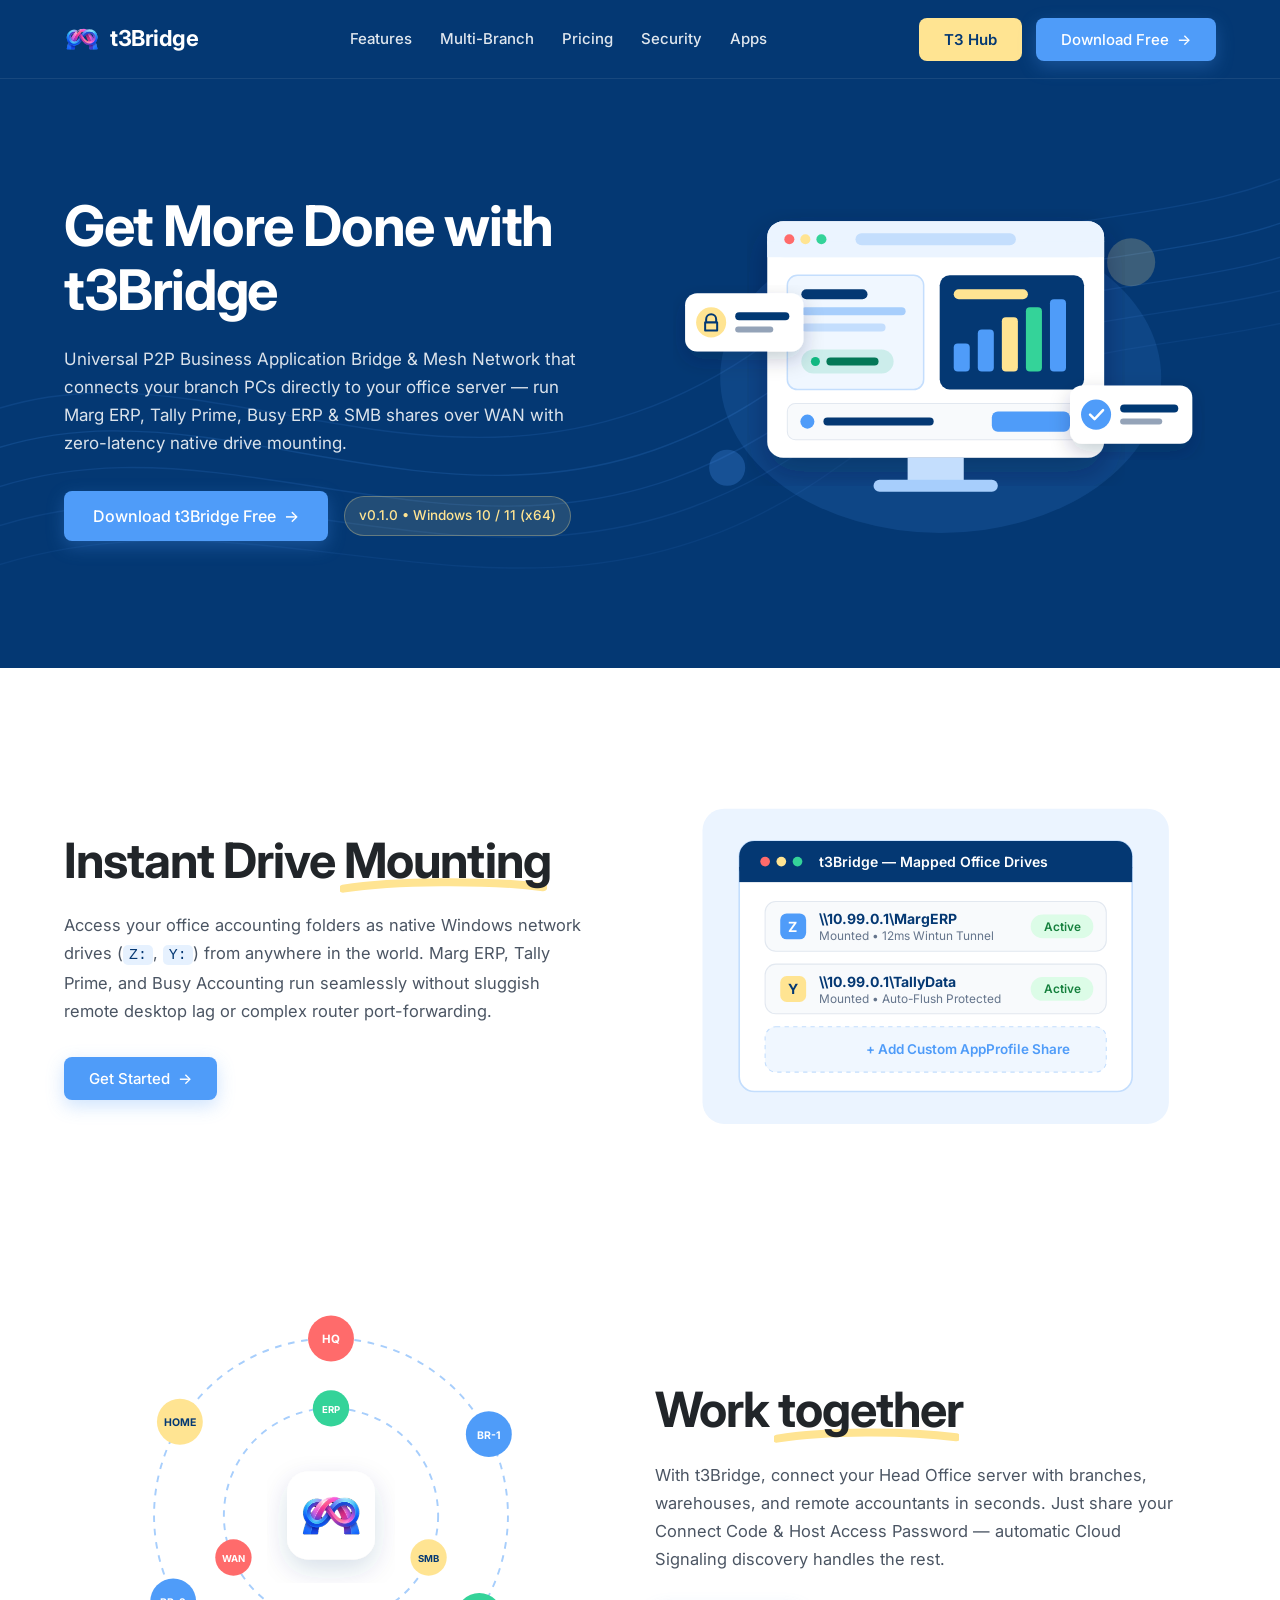
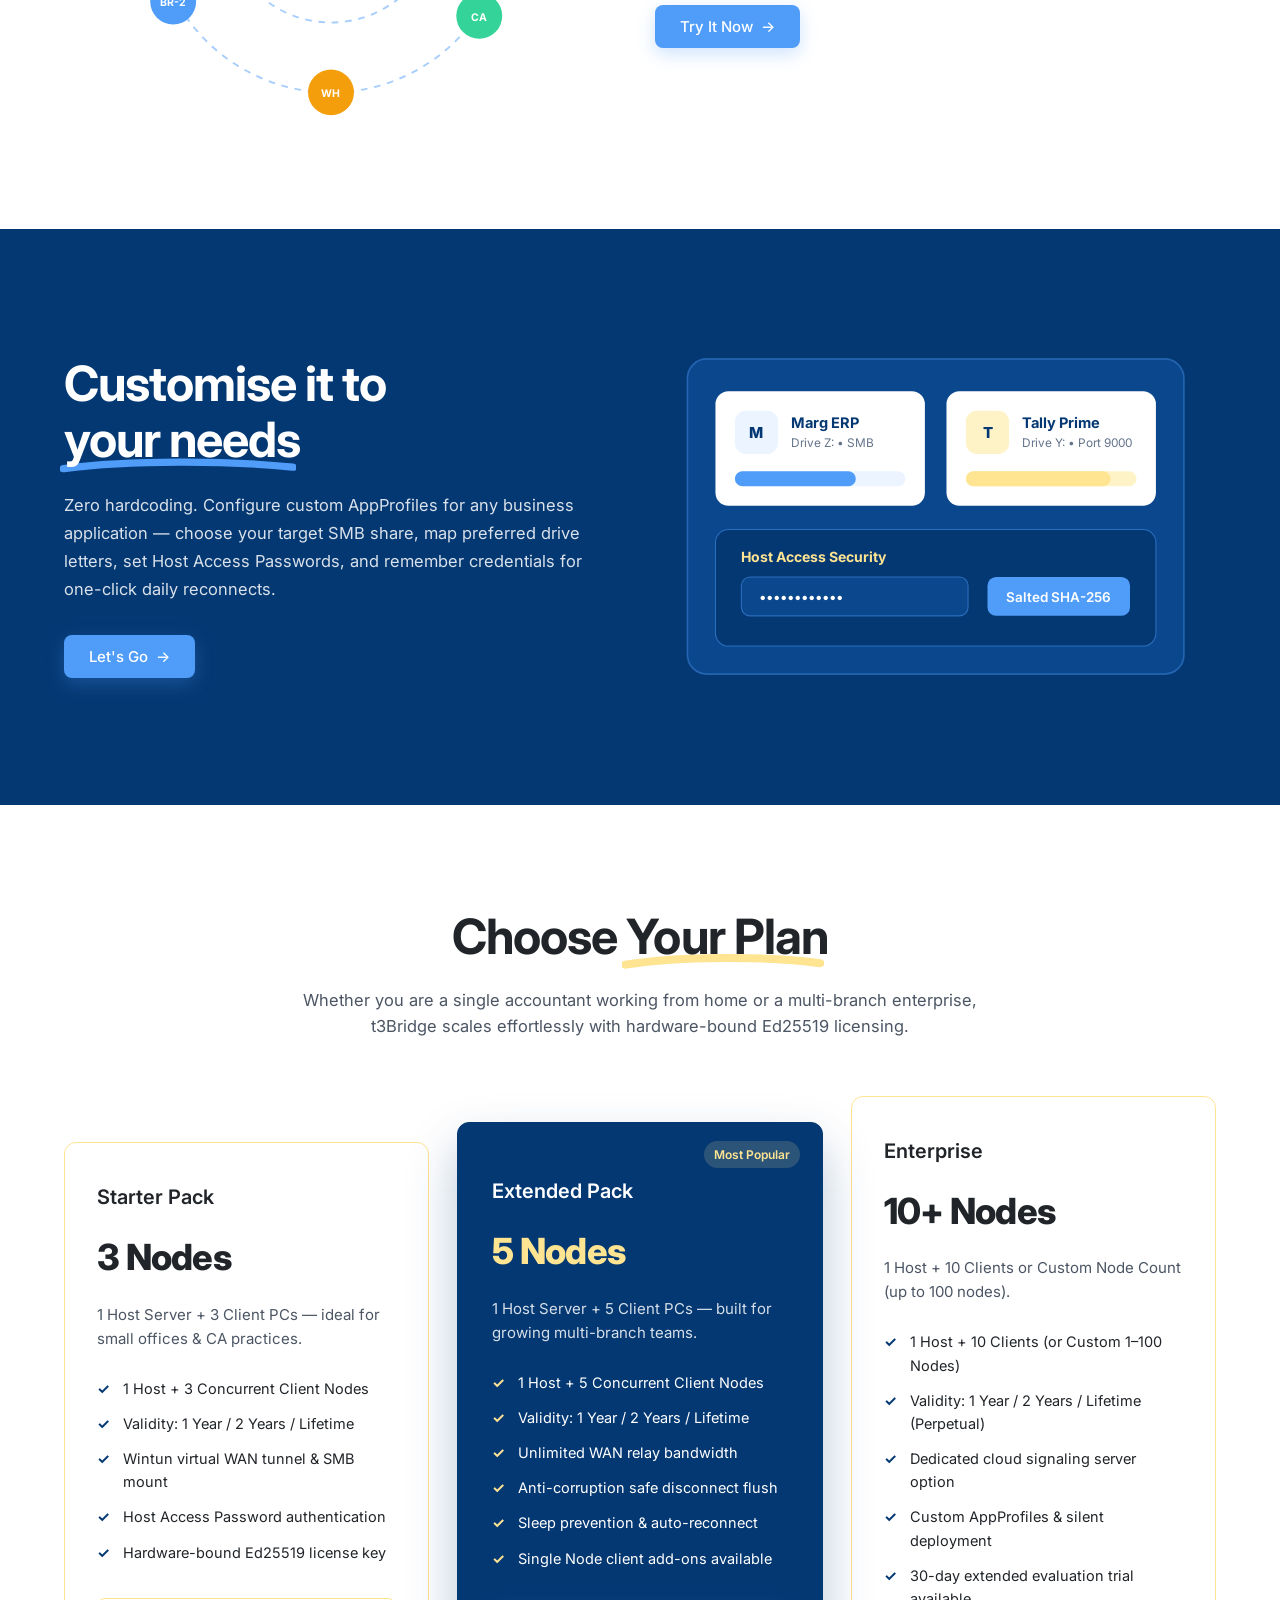
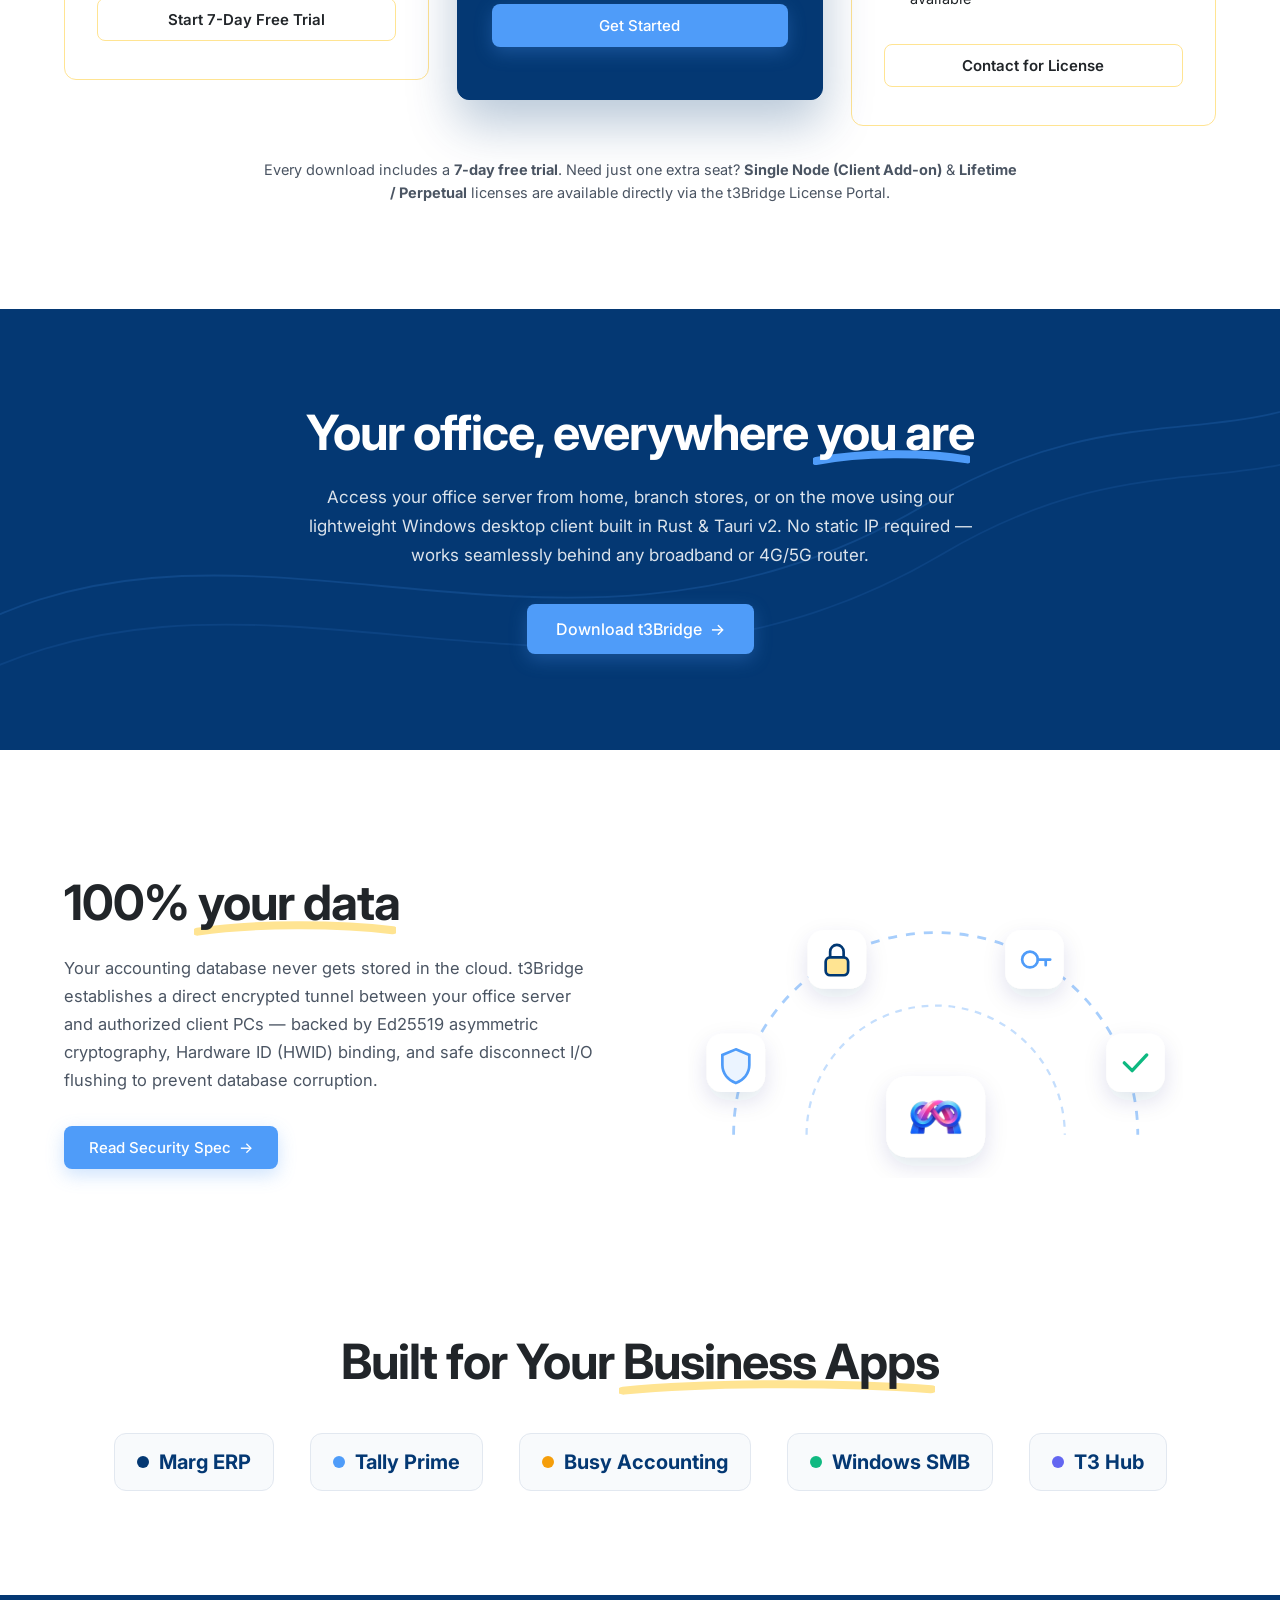
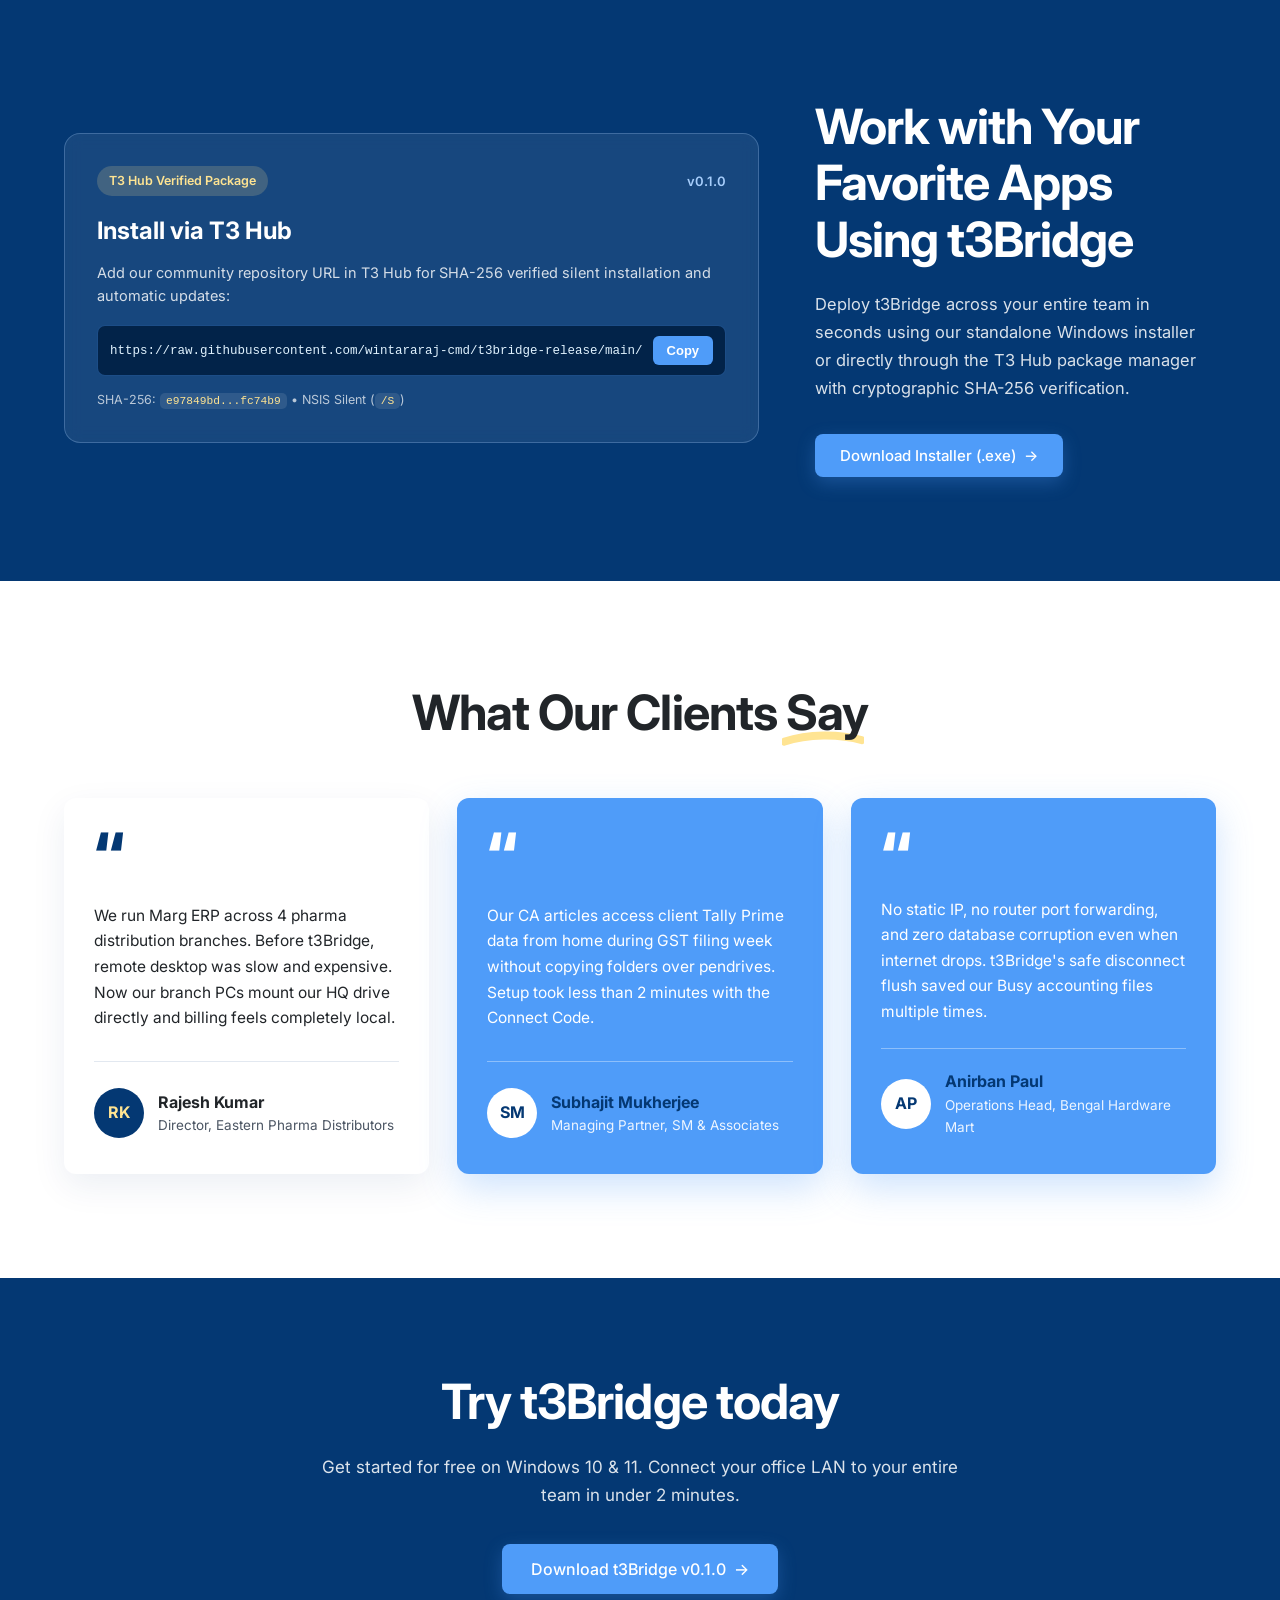
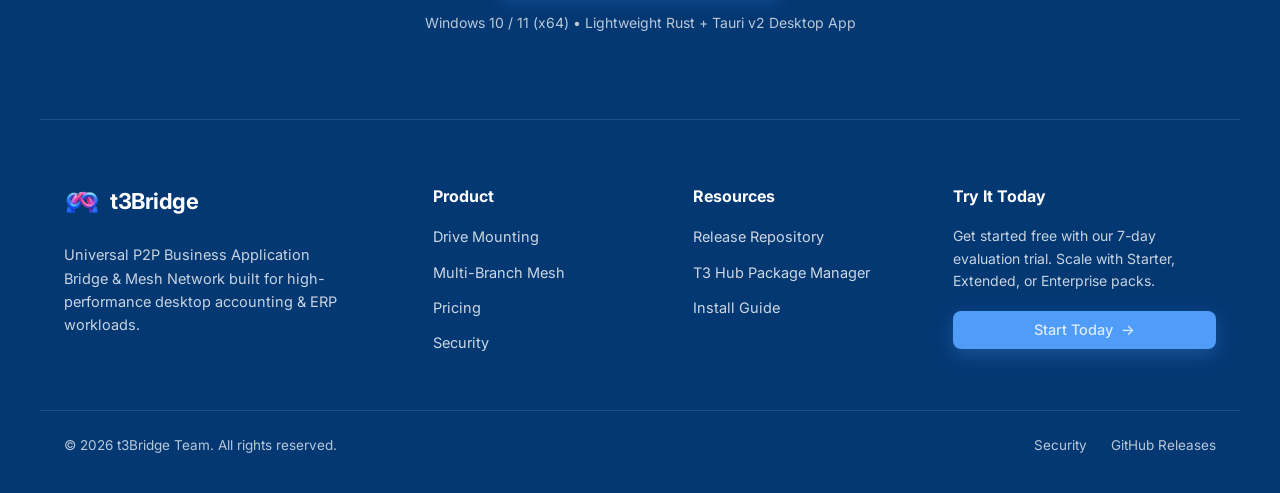
==== landing/index.html @ dc39ab5a "feat(landing): add t3Bridge landing page and Render static site config" ====
<!DOCTYPE html>
<html lang="en">
<head>
  <meta charset="UTF-8" />
  <meta name="viewport" content="width=device-width, initial-scale=1.0" />
  <title>t3Bridge — Universal P2P Business Application Bridge for Windows</title>
  <meta name="description" content="Zero-latency LAN-over-WAN P2P mesh network for Marg ERP, Tally Prime, Busy ERP, and Windows SMB shares. Access your office server from anywhere." />
  <link rel="icon" type="image/png" href="favicon.png" />
  <link rel="preconnect" href="https://fonts.googleapis.com" />
  <link rel="preconnect" href="https://fonts.gstatic.com" crossorigin />
  <link href="https://fonts.googleapis.com/css2?family=Inter:wght@400;500;600;700;800&display=swap" rel="stylesheet" />
  <link rel="stylesheet" href="styles.css" />
</head>
<body>
  <!-- ================= NAVBAR ================= -->
  <header class="navbar" id="top">
    <div class="container nav-inner">
      <a href="#top" class="brand" aria-label="t3Bridge Home">
        <img src="logo.png" alt="t3Bridge Logo" class="brand-logo" />
        <span class="brand-name">t3Bridge</span>
      </a>

      <nav class="nav-links" id="navLinks" aria-label="Primary Navigation">
        <a href="#features">Features</a>
        <a href="#branches">Multi-Branch</a>
        <a href="#pricing">Pricing</a>
        <a href="#security">Security</a>
        <a href="#apps">Apps</a>
      </nav>

      <div class="nav-actions">
        <a href="#t3hub-install" class="btn btn-yellow">T3 Hub</a>
        <a href="https://github.com/wintararaj-cmd/t3bridge-release/releases/download/v0.1.0/t3Bridge_0.1.0_x64-setup.exe" class="btn btn-blue">
          Download Free <span class="arrow">→</span>
        </a>
        <button class="hamburger" id="hamburgerBtn" aria-label="Toggle Menu" aria-expanded="false">
          <span></span><span></span><span></span>
        </button>
      </div>
    </div>
  </header>

  <!-- ================= HERO SECTION ================= -->
  <section class="hero navy-section">
    <!-- Subtle Topographic Wave Lines -->
    <svg class="wave-bg" viewBox="0 0 1440 620" fill="none" preserveAspectRatio="none" aria-hidden="true">
      <path d="M-80 420C220 260 520 560 880 320C1140 146 1320 220 1520 120" stroke="#4F9CF9" stroke-opacity="0.16" stroke-width="1.5"/>
      <path d="M-80 460C240 300 540 590 900 350C1160 176 1340 250 1540 150" stroke="#4F9CF9" stroke-opacity="0.13" stroke-width="1.5"/>
      <path d="M-80 500C260 340 560 620 920 380C1180 206 1360 280 1560 180" stroke="#4F9CF9" stroke-opacity="0.10" stroke-width="1.5"/>
      <path d="M-80 380C200 220 500 520 860 280C1120 106 1300 180 1500 80" stroke="#4F9CF9" stroke-opacity="0.12" stroke-width="1.5"/>
      <path d="M-80 540C280 380 580 650 940 410C1200 236 1380 310 1580 210" stroke="#4F9CF9" stroke-opacity="0.08" stroke-width="1.5"/>
    </svg>

    <div class="container split-grid hero-grid">
      <div class="hero-copy">
        <h1>Get More Done with t3Bridge</h1>
        <p class="hero-desc">
          Universal P2P Business Application Bridge &amp; Mesh Network that connects your branch PCs directly to your office server — run Marg ERP, Tally Prime, Busy ERP &amp; SMB shares over WAN with zero-latency native drive mounting.
        </p>
        <div class="hero-cta-row">
          <a href="https://github.com/wintararaj-cmd/t3bridge-release/releases/download/v0.1.0/t3Bridge_0.1.0_x64-setup.exe" class="btn btn-blue btn-lg">
            Download t3Bridge Free <span class="arrow">→</span>
          </a>
          <span class="version-pill">v0.1.0 &bull; Windows 10 / 11 (x64)</span>
        </div>
      </div>

      <div class="hero-visual">
        <!-- Custom Whitepace-style Vector Illustration: Office Server + Remote Mesh Dashboard -->
        <svg viewBox="0 0 560 400" fill="none" xmlns="http://www.w3.org/2000/svg" class="illustration">
          <!-- Soft glow backdrop -->
          <ellipse cx="285" cy="210" rx="220" ry="155" fill="#4F9CF9" fill-opacity="0.14"/>
          <circle cx="475" cy="95" r="24" fill="#FFE492" fill-opacity="0.22"/>
          <circle cx="72" cy="300" r="18" fill="#4F9CF9" fill-opacity="0.25"/>

          <!-- Main Monitor / App Window -->
          <rect x="112" y="54" width="336" height="236" rx="16" fill="#FFFFFF" filter="url(#shadowHero)"/>
          <!-- Window Top Bar -->
          <rect x="112" y="54" width="336" height="36" rx="16" fill="#EBF4FF"/>
          <rect x="112" y="74" width="336" height="16" fill="#EBF4FF"/>
          <circle cx="134" cy="72" r="5" fill="#FF6B6B"/>
          <circle cx="150" cy="72" r="5" fill="#FFE492"/>
          <circle cx="166" cy="72" r="5" fill="#34D399"/>
          <rect x="200" y="66" width="160" height="12" rx="6" fill="#C4DEFD"/>

          <!-- Dashboard Left Card: Host Server -->
          <rect x="132" y="108" width="136" height="114" rx="10" fill="#F0F7FF" stroke="#C4DEFD" stroke-width="1.5"/>
          <rect x="146" y="122" width="66" height="10" rx="5" fill="#043873"/>
          <rect x="146" y="140" width="104" height="8" rx="4" fill="#A7CEFC"/>
          <rect x="146" y="156" width="84" height="8" rx="4" fill="#C4DEFD"/>
          <!-- Active Status Pill -->
          <rect x="146" y="182" width="92" height="24" rx="12" fill="#10B981" fill-opacity="0.16"/>
          <circle cx="160" cy="194" r="4.5" fill="#10B981"/>
          <rect x="171" y="190" width="52" height="8" rx="4" fill="#047857"/>

          <!-- Dashboard Right Card: Mounted Drive Z: -->
          <rect x="284" y="108" width="144" height="114" rx="10" fill="#043873"/>
          <rect x="298" y="122" width="74" height="10" rx="5" fill="#FFE492"/>
          <!-- Signal Bars -->
          <rect x="298" y="176" width="16" height="28" rx="4" fill="#4F9CF9"/>
          <rect x="322" y="162" width="16" height="42" rx="4" fill="#4F9CF9"/>
          <rect x="346" y="150" width="16" height="54" rx="4" fill="#FFE492"/>
          <rect x="370" y="140" width="16" height="64" rx="4" fill="#34D399"/>
          <rect x="394" y="132" width="16" height="72" rx="4" fill="#4F9CF9"/>

          <!-- Bottom Status Bar inside Monitor -->
          <rect x="132" y="236" width="296" height="36" rx="8" fill="#F8FAFC" stroke="#E2E8F0"/>
          <circle cx="152" cy="254" r="7" fill="#4F9CF9"/>
          <rect x="168" y="250" width="110" height="8" rx="4" fill="#043873"/>
          <rect x="336" y="244" width="78" height="20" rx="6" fill="#4F9CF9"/>

          <!-- Monitor Stand -->
          <rect x="252" y="290" width="56" height="24" fill="#C4DEFD"/>
          <rect x="218" y="312" width="124" height="12" rx="6" fill="#A7CEFC"/>

          <!-- Floating Badge Left: Encrypted Tunnel -->
          <g filter="url(#shadowSm)">
            <rect x="30" y="126" width="118" height="58" rx="12" fill="#FFFFFF"/>
            <circle cx="56" cy="155" r="15" fill="#FFE492"/>
            <path d="M51 155V152C51 149.2 53.2 147 56 147C58.8 147 61 149.2 61 152V155M50 155H62V163H50V155Z" stroke="#043873" stroke-width="2" stroke-linecap="round" stroke-linejoin="round"/>
            <rect x="80" y="145" width="54" height="8" rx="4" fill="#043873"/>
            <rect x="80" y="159" width="38" height="6" rx="3" fill="#94A3B8"/>
          </g>

          <!-- Floating Badge Right: Drive Z:\ Ready -->
          <g filter="url(#shadowSm)">
            <rect x="414" y="218" width="122" height="58" rx="12" fill="#FFFFFF"/>
            <circle cx="440" cy="247" r="15" fill="#4F9CF9"/>
            <path d="M434 247L438.5 251.5L447 242.5" stroke="#FFFFFF" stroke-width="2.5" stroke-linecap="round" stroke-linejoin="round"/>
            <rect x="464" y="237" width="58" height="8" rx="4" fill="#043873"/>
            <rect x="464" y="251" width="42" height="6" rx="3" fill="#94A3B8"/>
          </g>

          <defs>
            <filter id="shadowHero" x="92" y="42" width="376" height="276" filterUnits="userSpaceOnUse">
              <feDropShadow dx="0" dy="14" stdDeviation="16" flood-color="#021D3D" flood-opacity="0.35"/>
            </filter>
            <filter id="shadowSm" x="18" y="118" width="530" height="174" filterUnits="userSpaceOnUse">
              <feDropShadow dx="0" dy="8" stdDeviation="10" flood-color="#021D3D" flood-opacity="0.22"/>
            </filter>
          </defs>
        </svg>
      </div>
    </div>
  </section>

  <!-- ================= FEATURE 1: INSTANT DRIVE MOUNTING ================= -->
  <section class="section white-section" id="features">
    <div class="container split-grid">
      <div class="feature-copy">
        <h2>
          Instant Drive
          <span class="highlight-wrap">
            Mounting
            <svg class="brush-underline" viewBox="0 0 260 22" fill="none" preserveAspectRatio="none" aria-hidden="true">
              <path d="M4 16C68 5 186 4 256 14" stroke="#FFE492" stroke-width="11" stroke-linecap="round"/>
            </svg>
          </span>
        </h2>
        <p>
          Access your office accounting folders as native Windows network drives (<code>Z:</code>, <code>Y:</code>) from anywhere in the world. Marg ERP, Tally Prime, and Busy Accounting run seamlessly without sluggish remote desktop lag or complex router port-forwarding.
        </p>
        <a href="https://github.com/wintararaj-cmd/t3bridge-release/releases/download/v0.1.0/t3Bridge_0.1.0_x64-setup.exe" class="btn btn-blue">
          Get Started <span class="arrow">→</span>
        </a>
      </div>

      <div class="feature-visual">
        <!-- Illustration: Native Drive Mapping & ERP Sync -->
        <svg viewBox="0 0 520 360" fill="none" xmlns="http://www.w3.org/2000/svg" class="illustration">
          <rect x="44" y="34" width="432" height="292" rx="20" fill="#EBF4FF"/>
          <!-- Window Card -->
          <rect x="78" y="64" width="364" height="232" rx="14" fill="#FFFFFF" stroke="#C4DEFD" stroke-width="1.5"/>
          <rect x="78" y="64" width="364" height="38" rx="14" fill="#043873"/>
          <rect x="78" y="88" width="364" height="14" fill="#043873"/>
          <circle cx="102" cy="83" r="4.5" fill="#FF6B6B"/>
          <circle cx="117" cy="83" r="4.5" fill="#FFE492"/>
          <circle cx="132" cy="83" r="4.5" fill="#34D399"/>
          <text x="152" y="88" fill="#FFFFFF" font-family="Inter, sans-serif" font-size="13" font-weight="600">t3Bridge — Mapped Office Drives</text>

          <!-- Drive Row 1 -->
          <rect x="102" y="120" width="316" height="46" rx="10" fill="#F8FAFC" stroke="#E2E8F0"/>
          <rect x="116" y="131" width="24" height="24" rx="6" fill="#4F9CF9"/>
          <text x="123" y="148" fill="#FFFFFF" font-family="Inter, sans-serif" font-size="13" font-weight="700">Z</text>
          <text x="152" y="141" fill="#043873" font-family="Inter, sans-serif" font-size="13" font-weight="700">\\10.99.0.1\MargERP</text>
          <text x="152" y="156" fill="#64748B" font-family="Inter, sans-serif" font-size="11">Mounted &bull; 12ms Wintun Tunnel</text>
          <rect x="348" y="132" width="58" height="22" rx="11" fill="#DCFCE7"/>
          <text x="360" y="147" fill="#15803D" font-family="Inter, sans-serif" font-size="11" font-weight="600">Active</text>

          <!-- Drive Row 2 -->
          <rect x="102" y="178" width="316" height="46" rx="10" fill="#F8FAFC" stroke="#E2E8F0"/>
          <rect x="116" y="189" width="24" height="24" rx="6" fill="#FFE492"/>
          <text x="123" y="206" fill="#043873" font-family="Inter, sans-serif" font-size="13" font-weight="700">Y</text>
          <text x="152" y="199" fill="#043873" font-family="Inter, sans-serif" font-size="13" font-weight="700">\\10.99.0.1\TallyData</text>
          <text x="152" y="214" fill="#64748B" font-family="Inter, sans-serif" font-size="11">Mounted &bull; Auto-Flush Protected</text>
          <rect x="348" y="190" width="58" height="22" rx="11" fill="#DCFCE7"/>
          <text x="360" y="205" fill="#15803D" font-family="Inter, sans-serif" font-size="11" font-weight="600">Active</text>

          <!-- Drive Row 3 -->
          <rect x="102" y="236" width="316" height="42" rx="10" fill="#F0F7FF" stroke="#C4DEFD" stroke-dasharray="4 4"/>
          <text x="195" y="261" fill="#4F9CF9" font-family="Inter, sans-serif" font-size="12.5" font-weight="600">+ Add Custom AppProfile Share</text>
        </svg>
      </div>
    </div>
  </section>

  <!-- ================= FEATURE 2: WORK TOGETHER (ORBITAL NODES) ================= -->
  <section class="section white-section section-tight-top" id="branches">
    <div class="container split-grid reverse-mobile">
      <div class="feature-visual">
        <!-- Iconic Whitepace Orbital Nodes Diagram -->
        <svg viewBox="0 0 460 440" fill="none" xmlns="http://www.w3.org/2000/svg" class="illustration orbital-svg">
          <!-- Outer Dashed Orbit -->
          <circle cx="230" cy="220" r="185" stroke="#A7CEFC" stroke-width="2" stroke-dasharray="7 7"/>
          <!-- Inner Dashed Orbit -->
          <circle cx="230" cy="220" r="112" stroke="#A7CEFC" stroke-width="2" stroke-dasharray="7 7"/>

          <!-- Center Hub Card -->
          <g filter="url(#orbitShadow)">
            <rect x="184" y="174" width="92" height="92" rx="22" fill="#FFFFFF"/>
            <image href="logo.png" x="196" y="186" width="68" height="68" />
          </g>

          <!-- Outer Orbit Nodes -->
          <g class="orbit-node">
            <circle cx="230" cy="35" r="24" fill="#FF6B6B"/>
            <text x="230" y="40" text-anchor="middle" fill="#FFFFFF" font-family="Inter, sans-serif" font-size="12" font-weight="700">HQ</text>
          </g>
          <g class="orbit-node">
            <circle cx="395" cy="135" r="24" fill="#4F9CF9"/>
            <text x="395" y="140" text-anchor="middle" fill="#FFFFFF" font-family="Inter, sans-serif" font-size="11" font-weight="700">BR-1</text>
          </g>
          <g class="orbit-node">
            <circle cx="385" cy="325" r="24" fill="#34D399"/>
            <text x="385" y="330" text-anchor="middle" fill="#FFFFFF" font-family="Inter, sans-serif" font-size="11" font-weight="700">CA</text>
          </g>
          <g class="orbit-node">
            <circle cx="230" cy="405" r="24" fill="#F59E0B"/>
            <text x="230" y="410" text-anchor="middle" fill="#FFFFFF" font-family="Inter, sans-serif" font-size="11" font-weight="700">WH</text>
          </g>
          <g class="orbit-node">
            <circle cx="65" cy="310" r="24" fill="#4F9CF9"/>
            <text x="65" y="315" text-anchor="middle" fill="#FFFFFF" font-family="Inter, sans-serif" font-size="11" font-weight="700">BR-2</text>
          </g>
          <g class="orbit-node">
            <circle cx="72" cy="122" r="24" fill="#FFE492"/>
            <text x="72" y="127" text-anchor="middle" fill="#043873" font-family="Inter, sans-serif" font-size="11" font-weight="700">HOME</text>
          </g>

          <!-- Inner Orbit Nodes -->
          <g class="orbit-node">
            <circle cx="230" cy="108" r="19" fill="#34D399"/>
            <text x="230" y="113" text-anchor="middle" fill="#FFFFFF" font-family="Inter, sans-serif" font-size="10" font-weight="700">ERP</text>
          </g>
          <g class="orbit-node">
            <circle cx="332" cy="264" r="19" fill="#FFE492"/>
            <text x="332" y="269" text-anchor="middle" fill="#043873" font-family="Inter, sans-serif" font-size="10" font-weight="700">SMB</text>
          </g>
          <g class="orbit-node">
            <circle cx="128" cy="264" r="19" fill="#FF6B6B"/>
            <text x="128" y="269" text-anchor="middle" fill="#FFFFFF" font-family="Inter, sans-serif" font-size="10" font-weight="700">WAN</text>
          </g>

          <defs>
            <filter id="orbitShadow" x="164" y="158" width="132" height="132" filterUnits="userSpaceOnUse">
              <feDropShadow dx="0" dy="10" stdDeviation="14" flood-color="#043873" flood-opacity="0.16"/>
            </filter>
          </defs>
        </svg>
      </div>

      <div class="feature-copy">
        <h2>
          Work
          <span class="highlight-wrap">
            together
            <svg class="brush-underline" viewBox="0 0 240 22" fill="none" preserveAspectRatio="none" aria-hidden="true">
              <path d="M4 16C68 5 170 5 236 14" stroke="#FFE492" stroke-width="11" stroke-linecap="round"/>
            </svg>
          </span>
        </h2>
        <p>
          With t3Bridge, connect your Head Office server with branches, warehouses, and remote accountants in seconds. Just share your Connect Code &amp; Host Access Password — automatic Cloud Signaling discovery handles the rest.
        </p>
        <a href="https://github.com/wintararaj-cmd/t3bridge-release/releases/download/v0.1.0/t3Bridge_0.1.0_x64-setup.exe" class="btn btn-blue">
          Try It Now <span class="arrow">→</span>
        </a>
      </div>
    </div>
  </section>

  <!-- ================= FEATURE 3: CUSTOMISE TO YOUR NEEDS ================= -->
  <section class="section navy-section">
    <div class="container split-grid">
      <div class="feature-copy">
        <h2>
          Customise it to
          <span class="highlight-wrap">
            your needs
            <svg class="brush-underline" viewBox="0 0 250 22" fill="none" preserveAspectRatio="none" aria-hidden="true">
              <path d="M4 16C74 4 180 5 246 14" stroke="#4F9CF9" stroke-width="10" stroke-linecap="round"/>
            </svg>
          </span>
        </h2>
        <p>
          Zero hardcoding. Configure custom AppProfiles for any business application — choose your target SMB share, map preferred drive letters, set Host Access Passwords, and remember credentials for one-click daily reconnects.
        </p>
        <a href="#pricing" class="btn btn-blue">
          Let's Go <span class="arrow">→</span>
        </a>
      </div>

      <div class="feature-visual">
        <svg viewBox="0 0 520 340" fill="none" xmlns="http://www.w3.org/2000/svg" class="illustration">
          <rect x="30" y="24" width="460" height="292" rx="18" fill="#0B478C" stroke="#4F9CF9" stroke-opacity="0.4" stroke-width="1.5"/>
          <!-- Profile Cards -->
          <rect x="56" y="54" width="194" height="106" rx="12" fill="#FFFFFF"/>
          <rect x="74" y="72" width="40" height="40" rx="10" fill="#EBF4FF"/>
          <text x="94" y="97" text-anchor="middle" fill="#043873" font-family="Inter, sans-serif" font-size="14" font-weight="800">M</text>
          <text x="126" y="88" fill="#043873" font-family="Inter, sans-serif" font-size="13.5" font-weight="700">Marg ERP</text>
          <text x="126" y="106" fill="#64748B" font-family="Inter, sans-serif" font-size="11">Drive Z: &bull; SMB</text>
          <rect x="74" y="128" width="158" height="14" rx="7" fill="#EBF4FF"/>
          <rect x="74" y="128" width="112" height="14" rx="7" fill="#4F9CF9"/>

          <rect x="270" y="54" width="194" height="106" rx="12" fill="#FFFFFF"/>
          <rect x="288" y="72" width="40" height="40" rx="10" fill="#FEF3C7"/>
          <text x="308" y="97" text-anchor="middle" fill="#043873" font-family="Inter, sans-serif" font-size="14" font-weight="800">T</text>
          <text x="340" y="88" fill="#043873" font-family="Inter, sans-serif" font-size="13.5" font-weight="700">Tally Prime</text>
          <text x="340" y="106" fill="#64748B" font-family="Inter, sans-serif" font-size="11">Drive Y: &bull; Port 9000</text>
          <rect x="288" y="128" width="158" height="14" rx="7" fill="#FEF3C7"/>
          <rect x="288" y="128" width="134" height="14" rx="7" fill="#FFE492"/>

          <!-- Bottom Config Strip -->
          <rect x="56" y="182" width="408" height="108" rx="12" fill="#043873" stroke="#4F9CF9" stroke-opacity="0.5"/>
          <text x="80" y="212" fill="#FFE492" font-family="Inter, sans-serif" font-size="13" font-weight="700">Host Access Security</text>
          <rect x="80" y="226" width="210" height="36" rx="8" fill="#0B478C" stroke="#4F9CF9" stroke-opacity="0.5"/>
          <text x="96" y="249" fill="#FFFFFF" font-family="Inter, sans-serif" font-size="13" font-weight="500">&bull;&bull;&bull;&bull;&bull;&bull;&bull;&bull;&bull;&bull;&bull;&bull;</text>
          <rect x="308" y="226" width="132" height="36" rx="8" fill="#4F9CF9"/>
          <text x="374" y="249" text-anchor="middle" fill="#FFFFFF" font-family="Inter, sans-serif" font-size="12.5" font-weight="600">Salted SHA-256</text>
        </svg>
      </div>
    </div>
  </section>

  <!-- ================= PRICING SECTION ================= -->
  <section class="section white-section" id="pricing">
    <div class="container">
      <div class="section-header text-center">
        <h2>
          Choose
          <span class="highlight-wrap">
            Your Plan
            <svg class="brush-underline" viewBox="0 0 240 22" fill="none" preserveAspectRatio="none" aria-hidden="true">
              <path d="M4 16C70 4 172 4 236 14" stroke="#FFE492" stroke-width="11" stroke-linecap="round"/>
            </svg>
          </span>
        </h2>
        <p class="section-sub">
          Whether you are a single accountant working from home or a multi-branch enterprise, t3Bridge scales effortlessly with hardware-bound Ed25519 licensing.
        </p>
      </div>

      <div class="pricing-grid">
        <!-- Plan 1: Starter Pack (3 Nodes) -->
        <div class="price-card">
          <div class="plan-name">Starter Pack</div>
          <div class="plan-price">3 Nodes</div>
          <p class="plan-tagline">1 Host Server + 3 Client PCs — ideal for small offices &amp; CA practices.</p>
          <ul class="plan-features">
            <li>1 Host + 3 Concurrent Client Nodes</li>
            <li>Validity: 1 Year / 2 Years / Lifetime</li>
            <li>Wintun virtual WAN tunnel &amp; SMB mount</li>
            <li>Host Access Password authentication</li>
            <li>Hardware-bound Ed25519 license key</li>
          </ul>
          <a href="https://github.com/wintararaj-cmd/t3bridge-release/releases/download/v0.1.0/t3Bridge_0.1.0_x64-setup.exe" class="btn btn-outline">
            Start 7-Day Free Trial
          </a>
        </div>

        <!-- Plan 2: Extended Pack (5 Nodes — Featured Navy Card) -->
        <div class="price-card featured">
          <div class="plan-badge">Most Popular</div>
          <div class="plan-name">Extended Pack</div>
          <div class="plan-price">5 Nodes</div>
          <p class="plan-tagline">1 Host Server + 5 Client PCs — built for growing multi-branch teams.</p>
          <ul class="plan-features">
            <li>1 Host + 5 Concurrent Client Nodes</li>
            <li>Validity: 1 Year / 2 Years / Lifetime</li>
            <li>Unlimited WAN relay bandwidth</li>
            <li>Anti-corruption safe disconnect flush</li>
            <li>Sleep prevention &amp; auto-reconnect</li>
            <li>Single Node client add-ons available</li>
          </ul>
          <a href="https://github.com/wintararaj-cmd/t3bridge-release/releases/download/v0.1.0/t3Bridge_0.1.0_x64-setup.exe" class="btn btn-blue">
            Get Started
          </a>
        </div>

        <!-- Plan 3: Enterprise Pack (10+ Nodes) -->
        <div class="price-card">
          <div class="plan-name">Enterprise</div>
          <div class="plan-price">10+ Nodes</div>
          <p class="plan-tagline">1 Host + 10 Clients or Custom Node Count (up to 100 nodes).</p>
          <ul class="plan-features">
            <li>1 Host + 10 Clients (or Custom 1–100 Nodes)</li>
            <li>Validity: 1 Year / 2 Years / Lifetime (Perpetual)</li>
            <li>Dedicated cloud signaling server option</li>
            <li>Custom AppProfiles &amp; silent deployment</li>
            <li>30-day extended evaluation trial available</li>
          </ul>
          <a href="#footer" class="btn btn-outline">
            Contact for License
          </a>
        </div>
      </div>

      <p class="pricing-footnote text-center">
        Every download includes a <strong>7-day free trial</strong>. Need just one extra seat? <strong>Single Node (Client Add-on)</strong> &amp; <strong>Lifetime / Perpetual</strong> licenses are available directly via the t3Bridge License Portal.
      </p>
    </div>
  </section>

  <!-- ================= FULL-WIDTH NAVY BANNER ================= -->
  <section class="section navy-section text-center banner-section">
    <svg class="wave-bg" viewBox="0 0 1440 360" fill="none" preserveAspectRatio="none" aria-hidden="true">
      <path d="M-80 280C260 120 620 340 1040 160C1260 66 1380 120 1520 60" stroke="#4F9CF9" stroke-opacity="0.16" stroke-width="1.5"/>
      <path d="M-80 320C280 160 640 380 1060 200C1280 106 1400 160 1540 100" stroke="#4F9CF9" stroke-opacity="0.11" stroke-width="1.5"/>
    </svg>
    <div class="container narrow-container">
      <h2>
        Your office, everywhere
        <span class="highlight-wrap">
          you are
          <svg class="brush-underline" viewBox="0 0 210 20" fill="none" preserveAspectRatio="none" aria-hidden="true">
            <path d="M4 15C64 4 152 4 206 13" stroke="#4F9CF9" stroke-width="10" stroke-linecap="round"/>
          </svg>
        </span>
      </h2>
      <p class="banner-desc">
        Access your office server from home, branch stores, or on the move using our lightweight Windows desktop client built in Rust &amp; Tauri v2. No static IP required — works seamlessly behind any broadband or 4G/5G router.
      </p>
      <a href="https://github.com/wintararaj-cmd/t3bridge-release/releases/download/v0.1.0/t3Bridge_0.1.0_x64-setup.exe" class="btn btn-blue btn-lg">
        Download t3Bridge <span class="arrow">→</span>
      </a>
    </div>
  </section>

  <!-- ================= SECURITY: 100% YOUR DATA ================= -->
  <section class="section white-section" id="security">
    <div class="container split-grid">
      <div class="feature-copy">
        <h2>
          100%
          <span class="highlight-wrap">
            your data
            <svg class="brush-underline" viewBox="0 0 230 22" fill="none" preserveAspectRatio="none" aria-hidden="true">
              <path d="M4 16C70 4 166 5 226 14" stroke="#FFE492" stroke-width="11" stroke-linecap="round"/>
            </svg>
          </span>
        </h2>
        <p>
          Your accounting database never gets stored in the cloud. t3Bridge establishes a direct encrypted tunnel between your office server and authorized client PCs — backed by Ed25519 asymmetric cryptography, Hardware ID (HWID) binding, and safe disconnect I/O flushing to prevent database corruption.
        </p>
        <a href="https://github.com/wintararaj-cmd/t3bridge-release" target="_blank" rel="noopener noreferrer" class="btn btn-blue">
          Read Security Spec <span class="arrow">→</span>
        </a>
      </div>

      <div class="feature-visual">
        <!-- Security Semi-Orbit Diagram -->
        <svg viewBox="0 0 500 300" fill="none" xmlns="http://www.w3.org/2000/svg" class="illustration">
          <path d="M70 250 A180 180 0 0 1 430 250" stroke="#A7CEFC" stroke-width="2.5" stroke-dasharray="8 8"/>
          <path d="M135 250 A115 115 0 0 1 365 250" stroke="#C4DEFD" stroke-width="2" stroke-dasharray="6 6"/>

          <!-- Center Badge -->
          <g filter="url(#secShadow)">
            <rect x="206" y="198" width="88" height="72" rx="18" fill="#FFFFFF"/>
            <image href="logo.png" x="224" y="208" width="52" height="52" />
          </g>

          <!-- Security Nodes along arc -->
          <g filter="url(#secShadow)">
            <rect x="46" y="160" width="52" height="52" rx="14" fill="#FFFFFF"/>
            <path d="M72 174L84 179V188C84 195.5 78.8 201.8 72 204C65.2 201.8 60 195.5 60 188V179L72 174Z" stroke="#4F9CF9" stroke-width="2.4" fill="#EBF4FF"/>
          </g>
          <g filter="url(#secShadow)">
            <rect x="136" y="68" width="52" height="52" rx="14" fill="#FFFFFF"/>
            <rect x="152" y="92" width="20" height="16" rx="4" stroke="#043873" stroke-width="2.4" fill="#FFE492"/>
            <path d="M156 92V87C156 83.7 158.7 81 162 81C165.3 81 168 83.7 168 87V92" stroke="#043873" stroke-width="2.4"/>
          </g>
          <g filter="url(#secShadow)">
            <rect x="312" y="68" width="52" height="52" rx="14" fill="#FFFFFF"/>
            <circle cx="334" cy="94" r="7" stroke="#4F9CF9" stroke-width="2.4"/>
            <path d="M341 94H352M348 94V99" stroke="#4F9CF9" stroke-width="2.4" stroke-linecap="round"/>
          </g>
          <g filter="url(#secShadow)">
            <rect x="402" y="160" width="52" height="52" rx="14" fill="#FFFFFF"/>
            <path d="M418 186L425 193L438 179" stroke="#10B981" stroke-width="3" stroke-linecap="round" stroke-linejoin="round"/>
          </g>

          <defs>
            <filter id="secShadow" x="30" y="56" width="440" height="232" filterUnits="userSpaceOnUse">
              <feDropShadow dx="0" dy="8" stdDeviation="10" flood-color="#043873" flood-opacity="0.12"/>
            </filter>
          </defs>
        </svg>
      </div>
    </div>
  </section>

  <!-- ================= SUPPORTED SOFTWARE / SPONSORS STYLE ================= -->
  <section class="section white-section section-tight-top text-center" id="apps">
    <div class="container">
      <h2>
        Built for Your
        <span class="highlight-wrap">
          Business Apps
          <svg class="brush-underline" viewBox="0 0 280 22" fill="none" preserveAspectRatio="none" aria-hidden="true">
            <path d="M4 16C84 4 200 5 276 14" stroke="#FFE492" stroke-width="11" stroke-linecap="round"/>
          </svg>
        </span>
      </h2>
      <div class="logos-row">
        <div class="logo-chip">
          <span class="logo-dot" style="background:#043873;"></span> Marg ERP
        </div>
        <div class="logo-chip">
          <span class="logo-dot" style="background:#4F9CF9;"></span> Tally Prime
        </div>
        <div class="logo-chip">
          <span class="logo-dot" style="background:#F59E0B;"></span> Busy Accounting
        </div>
        <div class="logo-chip">
          <span class="logo-dot" style="background:#10B981;"></span> Windows SMB
        </div>
        <div class="logo-chip">
          <span class="logo-dot" style="background:#6366F1;"></span> T3 Hub
        </div>
      </div>
    </div>
  </section>

  <!-- ================= T3 HUB INTEGRATION BANNER (NAVY) ================= -->
  <section class="section navy-section" id="t3hub-install">
    <div class="container split-grid reverse-mobile">
      <div class="feature-visual">
        <div class="t3hub-card">
          <div class="t3hub-card-header">
            <span class="t3hub-badge">T3 Hub Verified Package</span>
            <span class="t3hub-ver">v0.1.0</span>
          </div>
          <h3>Install via T3 Hub</h3>
          <p>Add our community repository URL in T3 Hub for SHA-256 verified silent installation and automatic updates:</p>
          <div class="copy-box">
            <code id="t3hubUrl">https://raw.githubusercontent.com/wintararaj-cmd/t3bridge-release/main/</code>
            <button type="button" class="btn-copy" id="copyUrlBtn">Copy</button>
          </div>
          <div class="sha-note">
            SHA-256: <code>e97849bd...fc74b9</code> &bull; NSIS Silent (<code>/S</code>)
          </div>
        </div>
      </div>

      <div class="feature-copy">
        <h2>Work with Your Favorite Apps Using t3Bridge</h2>
        <p>
          Deploy t3Bridge across your entire team in seconds using our standalone Windows installer or directly through the T3 Hub package manager with cryptographic SHA-256 verification.
        </p>
        <a href="https://github.com/wintararaj-cmd/t3bridge-release/releases/download/v0.1.0/t3Bridge_0.1.0_x64-setup.exe" class="btn btn-blue">
          Download Installer (.exe) <span class="arrow">→</span>
        </a>
      </div>
    </div>
  </section>

  <!-- ================= TESTIMONIALS (WHITEPACE 1 WHITE + 2 BLUE CARDS) ================= -->
  <section class="section white-section">
    <div class="container">
      <div class="section-header text-center">
        <h2>
          What Our Clients
          <span class="highlight-wrap">
            Say
            <svg class="brush-underline" viewBox="0 0 140 22" fill="none" preserveAspectRatio="none" aria-hidden="true">
              <path d="M4 16C44 5 98 5 136 14" stroke="#FFE492" stroke-width="11" stroke-linecap="round"/>
            </svg>
          </span>
        </h2>
      </div>

      <div class="testimonials-grid">
        <!-- Card 1 (White) -->
        <article class="testimonial-card">
          <div class="quote-mark">&ldquo;</div>
          <p class="quote-text">
            We run Marg ERP across 4 pharma distribution branches. Before t3Bridge, remote desktop was slow and expensive. Now our branch PCs mount our HQ drive directly and billing feels completely local.
          </p>
          <hr class="quote-divider" />
          <div class="quote-author">
            <div class="avatar avatar-navy">RK</div>
            <div>
              <div class="author-name">Rajesh Kumar</div>
              <div class="author-role">Director, Eastern Pharma Distributors</div>
            </div>
          </div>
        </article>

        <!-- Card 2 (Sky Blue) -->
        <article class="testimonial-card blue-card">
          <div class="quote-mark">&ldquo;</div>
          <p class="quote-text">
            Our CA articles access client Tally Prime data from home during GST filing week without copying folders over pendrives. Setup took less than 2 minutes with the Connect Code.
          </p>
          <hr class="quote-divider" />
          <div class="quote-author">
            <div class="avatar avatar-light">SM</div>
            <div>
              <div class="author-name">Subhajit Mukherjee</div>
              <div class="author-role">Managing Partner, SM &amp; Associates</div>
            </div>
          </div>
        </article>

        <!-- Card 3 (Sky Blue) -->
        <article class="testimonial-card blue-card">
          <div class="quote-mark">&ldquo;</div>
          <p class="quote-text">
            No static IP, no router port forwarding, and zero database corruption even when internet drops. t3Bridge's safe disconnect flush saved our Busy accounting files multiple times.
          </p>
          <hr class="quote-divider" />
          <div class="quote-author">
            <div class="avatar avatar-light">AP</div>
            <div>
              <div class="author-name">Anirban Paul</div>
              <div class="author-role">Operations Head, Bengal Hardware Mart</div>
            </div>
          </div>
        </article>
      </div>
    </div>
  </section>

  <!-- ================= FINAL CTA + FOOTER ================= -->
  <footer class="footer navy-section" id="footer">
    <div class="container final-cta text-center">
      <h2>Try t3Bridge today</h2>
      <p class="banner-desc">
        Get started for free on Windows 10 &amp; 11. Connect your office LAN to your entire team in under 2 minutes.
      </p>
      <a href="https://github.com/wintararaj-cmd/t3bridge-release/releases/download/v0.1.0/t3Bridge_0.1.0_x64-setup.exe" class="btn btn-blue btn-lg">
        Download t3Bridge v0.1.0 <span class="arrow">→</span>
      </a>
      <p class="os-caption">Windows 10 / 11 (x64) &bull; Lightweight Rust + Tauri v2 Desktop App</p>
    </div>

    <div class="container footer-grid">
      <div class="footer-brand">
        <a href="#top" class="brand">
          <img src="logo.png" alt="t3Bridge Logo" class="brand-logo" />
          <span class="brand-name">t3Bridge</span>
        </a>
        <p>
          Universal P2P Business Application Bridge &amp; Mesh Network built for high-performance desktop accounting &amp; ERP workloads.
        </p>
      </div>

      <div class="footer-col">
        <h4>Product</h4>
        <a href="#features">Drive Mounting</a>
        <a href="#branches">Multi-Branch Mesh</a>
        <a href="#pricing">Pricing</a>
        <a href="#security">Security</a>
      </div>

      <div class="footer-col">
        <h4>Resources</h4>
        <a href="https://github.com/wintararaj-cmd/t3bridge-release" target="_blank" rel="noopener noreferrer">Release Repository</a>
        <a href="https://github.com/tararajchandra/t3Hub" target="_blank" rel="noopener noreferrer">T3 Hub Package Manager</a>
        <a href="#t3hub-install">Install Guide</a>
      </div>

      <div class="footer-col">
        <h4>Try It Today</h4>
        <p class="footer-mini">Get started free with our 7-day evaluation trial. Scale with Starter, Extended, or Enterprise packs.</p>
        <a href="https://github.com/wintararaj-cmd/t3bridge-release/releases/download/v0.1.0/t3Bridge_0.1.0_x64-setup.exe" class="btn btn-blue btn-sm">
          Start Today <span class="arrow">→</span>
        </a>
      </div>
    </div>

    <div class="container footer-bottom">
      <span>&copy; 2026 t3Bridge Team. All rights reserved.</span>
      <div class="footer-bottom-links">
        <a href="#security">Security</a>
        <a href="https://github.com/wintararaj-cmd/t3bridge-release" target="_blank" rel="noopener noreferrer">GitHub Releases</a>
      </div>
    </div>
  </footer>

  <script src="script.js"></script>
</body>
</html>
---- landing/styles.css ----
/* =====================================================
   t3Bridge Landing Page — Whitepace-inspired SaaS Theme
   ===================================================== */

:root {
  --navy: #043873;
  --navy-dark: #032b59;
  --blue: #4F9CF9;
  --blue-hover: #3B8AE8;
  --yellow: #FFE492;
  --yellow-hover: #f8d873;
  --white: #FFFFFF;
  --text-dark: #212529;
  --text-muted: #4B5563;
  --border-light: #E2E8F0;
  --radius-sm: 8px;
  --radius-md: 12px;
  --radius-lg: 16px;
  --max-width: 1200px;
}

*,
*::before,
*::after {
  box-sizing: border-box;
  margin: 0;
  padding: 0;
}

html {
  scroll-behavior: smooth;
}

body {
  font-family: 'Inter', -apple-system, BlinkMacSystemFont, 'Segoe UI', Roboto, sans-serif;
  color: var(--text-dark);
  background: var(--white);
  line-height: 1.6;
  overflow-x: hidden;
  -webkit-font-smoothing: antialiased;
}

img,
svg {
  display: block;
  max-width: 100%;
}

a {
  text-decoration: none;
  color: inherit;
}

code {
  font-family: ui-monospace, SFMono-Regular, Menlo, Consolas, monospace;
  font-size: 0.9em;
  background: rgba(79, 156, 249, 0.14);
  color: var(--navy);
  padding: 2px 6px;
  border-radius: 5px;
}

.container {
  width: 100%;
  max-width: var(--max-width);
  margin: 0 auto;
  padding: 0 24px;
  position: relative;
  z-index: 2;
}

.narrow-container {
  max-width: 820px;
}

.text-center {
  text-align: center;
}

/* ================= BUTTONS ================= */
.btn {
  display: inline-flex;
  align-items: center;
  justify-content: center;
  gap: 8px;
  padding: 13px 24px;
  border-radius: var(--radius-sm);
  font-weight: 500;
  font-size: 15px;
  line-height: 1;
  transition: transform 0.18s ease, background-color 0.18s ease, box-shadow 0.18s ease;
  cursor: pointer;
  border: 1.5px solid transparent;
  white-space: nowrap;
}

.btn:hover {
  transform: translateY(-2px);
}

.btn-lg {
  padding: 16px 28px;
  font-size: 16px;
}

.btn-sm {
  padding: 11px 18px;
  font-size: 14px;
}

.btn-blue {
  background: var(--blue);
  color: var(--white);
  box-shadow: 0 6px 18px rgba(79, 156, 249, 0.28);
}

.btn-blue:hover {
  background: var(--blue-hover);
  box-shadow: 0 10px 24px rgba(79, 156, 249, 0.36);
}

.btn-yellow {
  background: var(--yellow);
  color: var(--navy);
  font-weight: 600;
}

.btn-yellow:hover {
  background: var(--yellow-hover);
}

.btn-outline {
  background: transparent;
  color: var(--text-dark);
  border-color: var(--yellow);
  font-weight: 600;
}

.btn-outline:hover {
  background: var(--yellow);
  color: var(--navy);
}

.arrow {
  transition: transform 0.18s ease;
}

.btn:hover .arrow {
  transform: translateX(3px);
}

/* ================= NAVBAR ================= */
.navbar {
  background: var(--navy);
  position: sticky;
  top: 0;
  z-index: 100;
  border-bottom: 1px solid rgba(255, 255, 255, 0.08);
}

.nav-inner {
  display: flex;
  align-items: center;
  justify-content: space-between;
  height: 78px;
  gap: 24px;
}

.brand {
  display: inline-flex;
  align-items: center;
  gap: 10px;
}

.brand-logo {
  width: 36px;
  height: 36px;
  border-radius: 8px;
  object-fit: contain;
}

.brand-name {
  font-size: 22px;
  font-weight: 700;
  color: var(--white);
  letter-spacing: -0.02em;
}

.nav-links {
  display: flex;
  align-items: center;
  gap: 28px;
}

.nav-links a {
  color: rgba(255, 255, 255, 0.88);
  font-size: 15px;
  font-weight: 500;
  transition: color 0.18s ease;
}

.nav-links a:hover {
  color: var(--yellow);
}

.nav-actions {
  display: flex;
  align-items: center;
  gap: 14px;
}

.hamburger {
  display: none;
  flex-direction: column;
  gap: 5px;
  background: transparent;
  border: none;
  cursor: pointer;
  padding: 6px;
}

.hamburger span {
  display: block;
  width: 24px;
  height: 2.5px;
  background: var(--white);
  border-radius: 2px;
}

/* ================= SECTIONS & TYPOGRAPHY ================= */
.navy-section {
  background: var(--navy);
  color: var(--white);
  position: relative;
  overflow: hidden;
}

.white-section {
  background: var(--white);
  color: var(--text-dark);
}

.section {
  padding: 104px 0;
}

.section-tight-top {
  padding-top: 40px;
}

.wave-bg {
  position: absolute;
  inset: 0;
  width: 100%;
  height: 100%;
  pointer-events: none;
  z-index: 1;
}

h1 {
  font-size: clamp(36px, 4.6vw, 56px);
  font-weight: 700;
  line-height: 1.15;
  letter-spacing: -0.025em;
  margin-bottom: 22px;
}

h2 {
  font-size: clamp(32px, 3.8vw, 50px);
  font-weight: 700;
  line-height: 1.16;
  letter-spacing: -0.02em;
  margin-bottom: 22px;
}

.highlight-wrap {
  position: relative;
  display: inline-block;
  z-index: 1;
}

.brush-underline {
  position: absolute;
  left: -4px;
  right: -4px;
  bottom: -4px;
  width: calc(100% + 8px);
  height: 16px;
  z-index: -1;
  pointer-events: none;
}

/* ================= HERO ================= */
.hero {
  padding: 88px 0 100px;
}

.split-grid {
  display: grid;
  grid-template-columns: 1fr 1.05fr;
  align-items: center;
  gap: 56px;
}

.hero-desc {
  font-size: 17px;
  line-height: 1.65;
  color: rgba(255, 255, 255, 0.86);
  margin-bottom: 34px;
  max-width: 540px;
}

.hero-cta-row {
  display: flex;
  align-items: center;
  flex-wrap: wrap;
  gap: 16px;
}

.version-pill {
  font-size: 13.5px;
  color: var(--yellow);
  background: rgba(255, 228, 146, 0.12);
  border: 1px solid rgba(255, 228, 146, 0.3);
  padding: 8px 14px;
  border-radius: 999px;
  font-weight: 500;
}

.illustration {
  width: 100%;
  height: auto;
  margin: 0 auto;
}

.orbital-svg {
  max-width: 440px;
}

/* ================= FEATURES ================= */
.feature-copy p {
  font-size: 16.5px;
  line-height: 1.7;
  color: var(--text-muted);
  margin-bottom: 32px;
  max-width: 530px;
}

.navy-section .feature-copy p {
  color: rgba(255, 255, 255, 0.85);
}

/* ================= PRICING ================= */
.section-header {
  max-width: 720px;
  margin: 0 auto 56px;
}

.section-sub {
  font-size: 16.5px;
  color: var(--text-muted);
}

.pricing-grid {
  display: grid;
  grid-template-columns: repeat(3, 1fr);
  gap: 28px;
  align-items: center;
}

.price-card {
  background: var(--white);
  border: 1.5px solid var(--yellow);
  border-radius: var(--radius-md);
  padding: 38px 32px;
  display: flex;
  flex-direction: column;
  gap: 16px;
  transition: transform 0.22s ease, box-shadow 0.22s ease;
}

.price-card:hover {
  transform: translateY(-4px);
  box-shadow: 0 16px 36px rgba(4, 56, 115, 0.08);
}

.price-card.featured {
  background: var(--navy);
  color: var(--white);
  border-color: var(--navy);
  padding: 52px 34px;
  box-shadow: 0 24px 50px rgba(4, 56, 115, 0.28);
  position: relative;
}

.plan-badge {
  position: absolute;
  top: 18px;
  right: 22px;
  background: rgba(255, 228, 146, 0.16);
  color: var(--yellow);
  font-size: 12px;
  font-weight: 600;
  padding: 4px 10px;
  border-radius: 999px;
}

.plan-name {
  font-size: 20px;
  font-weight: 600;
}

.plan-price {
  font-size: 36px;
  font-weight: 800;
  letter-spacing: -0.02em;
}

.price-card.featured .plan-price {
  color: var(--yellow);
}

.per-period {
  font-size: 16px;
  font-weight: 500;
  opacity: 0.85;
}

.plan-tagline {
  font-size: 15px;
  color: var(--text-muted);
}

.price-card.featured .plan-tagline {
  color: rgba(255, 255, 255, 0.84);
}

.plan-features {
  list-style: none;
  display: flex;
  flex-direction: column;
  gap: 12px;
  margin: 10px 0 18px;
}

.plan-features li {
  font-size: 14.5px;
  padding-left: 26px;
  position: relative;
}

.plan-features li::before {
  content: "✓";
  position: absolute;
  left: 0;
  top: 0;
  font-weight: 700;
  color: var(--navy);
}

.price-card.featured .plan-features li::before {
  color: var(--yellow);
}

.pricing-footnote {
  margin-top: 32px;
  font-size: 14.5px;
  color: var(--text-muted);
  max-width: 760px;
  margin-left: auto;
  margin-right: auto;
}

/* ================= BANNER ================= */
.banner-section {
  padding: 96px 0;
}

.banner-desc {
  font-size: 17px;
  line-height: 1.7;
  color: rgba(255, 255, 255, 0.86);
  margin: 0 auto 34px;
  max-width: 680px;
}

/* ================= LOGOS / SUPPORTED APPS ================= */
.logos-row {
  display: flex;
  align-items: center;
  justify-content: center;
  flex-wrap: wrap;
  gap: 20px 36px;
  margin-top: 42px;
}

.logo-chip {
  display: inline-flex;
  align-items: center;
  gap: 10px;
  font-size: 20px;
  font-weight: 700;
  color: var(--navy);
  padding: 12px 22px;
  border-radius: var(--radius-md);
  background: #F8FAFC;
  border: 1px solid var(--border-light);
}

.logo-dot {
  width: 12px;
  height: 12px;
  border-radius: 50%;
}

/* ================= T3 HUB CARD ================= */
.t3hub-card {
  background: rgba(255, 255, 255, 0.08);
  border: 1px solid rgba(167, 206, 252, 0.28);
  border-radius: var(--radius-lg);
  padding: 32px;
  backdrop-filter: blur(8px);
}

.t3hub-card-header {
  display: flex;
  align-items: center;
  justify-content: space-between;
  margin-bottom: 16px;
}

.t3hub-badge {
  background: rgba(255, 228, 146, 0.18);
  color: var(--yellow);
  font-size: 12.5px;
  font-weight: 600;
  padding: 5px 12px;
  border-radius: 999px;
}

.t3hub-ver {
  font-size: 13px;
  font-weight: 600;
  color: #A7CEFC;
}

.t3hub-card h3 {
  font-size: 24px;
  margin-bottom: 10px;
}

.t3hub-card p {
  font-size: 14.5px;
  color: rgba(255, 255, 255, 0.82);
  margin-bottom: 18px;
}

.copy-box {
  display: flex;
  align-items: center;
  gap: 10px;
  background: #022349;
  border: 1px solid rgba(79, 156, 249, 0.35);
  border-radius: var(--radius-sm);
  padding: 10px 12px;
  margin-bottom: 14px;
}

.copy-box code {
  background: transparent;
  color: #E0F2FE;
  font-size: 12.5px;
  overflow-x: auto;
  flex: 1;
  padding: 0;
  white-space: nowrap;
}

.btn-copy {
  background: var(--blue);
  color: var(--white);
  border: none;
  border-radius: 6px;
  padding: 7px 14px;
  font-size: 13px;
  font-weight: 600;
  cursor: pointer;
  flex-shrink: 0;
}

.btn-copy:hover {
  background: var(--blue-hover);
}

.sha-note {
  font-size: 12.5px;
  color: rgba(255, 255, 255, 0.7);
}

.sha-note code {
  background: rgba(255, 255, 255, 0.1);
  color: var(--yellow);
}

/* ================= TESTIMONIALS ================= */
.testimonials-grid {
  display: grid;
  grid-template-columns: repeat(3, 1fr);
  gap: 28px;
}

.testimonial-card {
  background: var(--white);
  border-radius: var(--radius-md);
  padding: 36px 30px;
  box-shadow: 0 12px 34px rgba(4, 56, 115, 0.08);
  display: flex;
  flex-direction: column;
  justify-content: space-between;
}

.testimonial-card.blue-card {
  background: var(--blue);
  color: var(--white);
  box-shadow: 0 14px 36px rgba(79, 156, 249, 0.28);
}

.quote-mark {
  font-size: 64px;
  line-height: 0.7;
  font-weight: 800;
  color: var(--navy);
  margin-bottom: 18px;
}

.blue-card .quote-mark {
  color: var(--white);
}

.quote-text {
  font-size: 15.5px;
  line-height: 1.65;
  color: var(--text-dark);
  margin-bottom: 24px;
}

.blue-card .quote-text {
  color: var(--white);
}

.quote-divider {
  border: none;
  border-top: 1px solid var(--border-light);
  margin-bottom: 20px;
}

.blue-card .quote-divider {
  border-top-color: rgba(255, 255, 255, 0.35);
}

.quote-author {
  display: flex;
  align-items: center;
  gap: 14px;
}

.avatar {
  width: 50px;
  height: 50px;
  border-radius: 50%;
  display: flex;
  align-items: center;
  justify-content: center;
  font-weight: 700;
  font-size: 16px;
  flex-shrink: 0;
}

.avatar-navy {
  background: var(--navy);
  color: var(--yellow);
}

.avatar-light {
  background: var(--white);
  color: var(--navy);
}

.author-name {
  font-weight: 700;
  font-size: 16px;
  color: var(--text-dark);
}

.blue-card .author-name {
  color: var(--navy);
}

.author-role {
  font-size: 13.5px;
  color: var(--text-muted);
}

.blue-card .author-role {
  color: rgba(255, 255, 255, 0.9);
}

/* ================= FOOTER ================= */
.footer {
  padding-top: 96px;
  padding-bottom: 36px;
}

.final-cta {
  padding-bottom: 84px;
  border-bottom: 1px solid rgba(255, 255, 255, 0.12);
  margin-bottom: 64px;
}

.os-caption {
  margin-top: 18px;
  font-size: 14px;
  color: rgba(255, 255, 255, 0.72);
}

.footer-grid {
  display: grid;
  grid-template-columns: 1.5fr 1fr 1fr 1.2fr;
  gap: 40px;
  margin-bottom: 56px;
}

.footer-brand p {
  margin-top: 16px;
  font-size: 14.5px;
  color: rgba(255, 255, 255, 0.78);
  max-width: 280px;
}

.footer-col {
  display: flex;
  flex-direction: column;
  gap: 12px;
}

.footer-col h4 {
  font-size: 16px;
  font-weight: 700;
  margin-bottom: 4px;
}

.footer-col a {
  font-size: 14.5px;
  color: rgba(255, 255, 255, 0.8);
  transition: color 0.15s ease;
}

.footer-col a:hover {
  color: var(--yellow);
}

.footer-mini {
  font-size: 14px;
  color: rgba(255, 255, 255, 0.78);
  margin-bottom: 6px;
}

.footer-bottom {
  display: flex;
  align-items: center;
  justify-content: space-between;
  padding-top: 24px;
  border-top: 1px solid rgba(255, 255, 255, 0.12);
  font-size: 13.5px;
  color: rgba(255, 255, 255, 0.72);
  flex-wrap: wrap;
  gap: 12px;
}

.footer-bottom-links {
  display: flex;
  gap: 24px;
}

.footer-bottom-links a:hover {
  color: var(--yellow);
}

/* ================= RESPONSIVE ================= */
@media (max-width: 960px) {
  .split-grid,
  .pricing-grid,
  .testimonials-grid,
  .footer-grid {
    grid-template-columns: 1fr;
  }

  .split-grid {
    gap: 40px;
  }

  .reverse-mobile .feature-visual {
    order: 2;
  }

  .nav-links {
    display: none;
    position: absolute;
    top: 78px;
    left: 0;
    right: 0;
    background: var(--navy-dark);
    flex-direction: column;
    padding: 20px 24px;
    gap: 16px;
    border-bottom: 1px solid rgba(255, 255, 255, 0.1);
  }

  .nav-links.open {
    display: flex;
  }

  .hamburger {
    display: flex;
  }

  .nav-actions .btn-yellow {
    display: none;
  }

  .section {
    padding: 72px 0;
  }

  .hero {
    padding: 56px 0 72px;
  }
}

@media (max-width: 520px) {
  .nav-actions .btn-blue {
    padding: 10px 14px;
    font-size: 13.5px;
  }

  .price-card,
  .price-card.featured {
    padding: 32px 22px;
  }
}
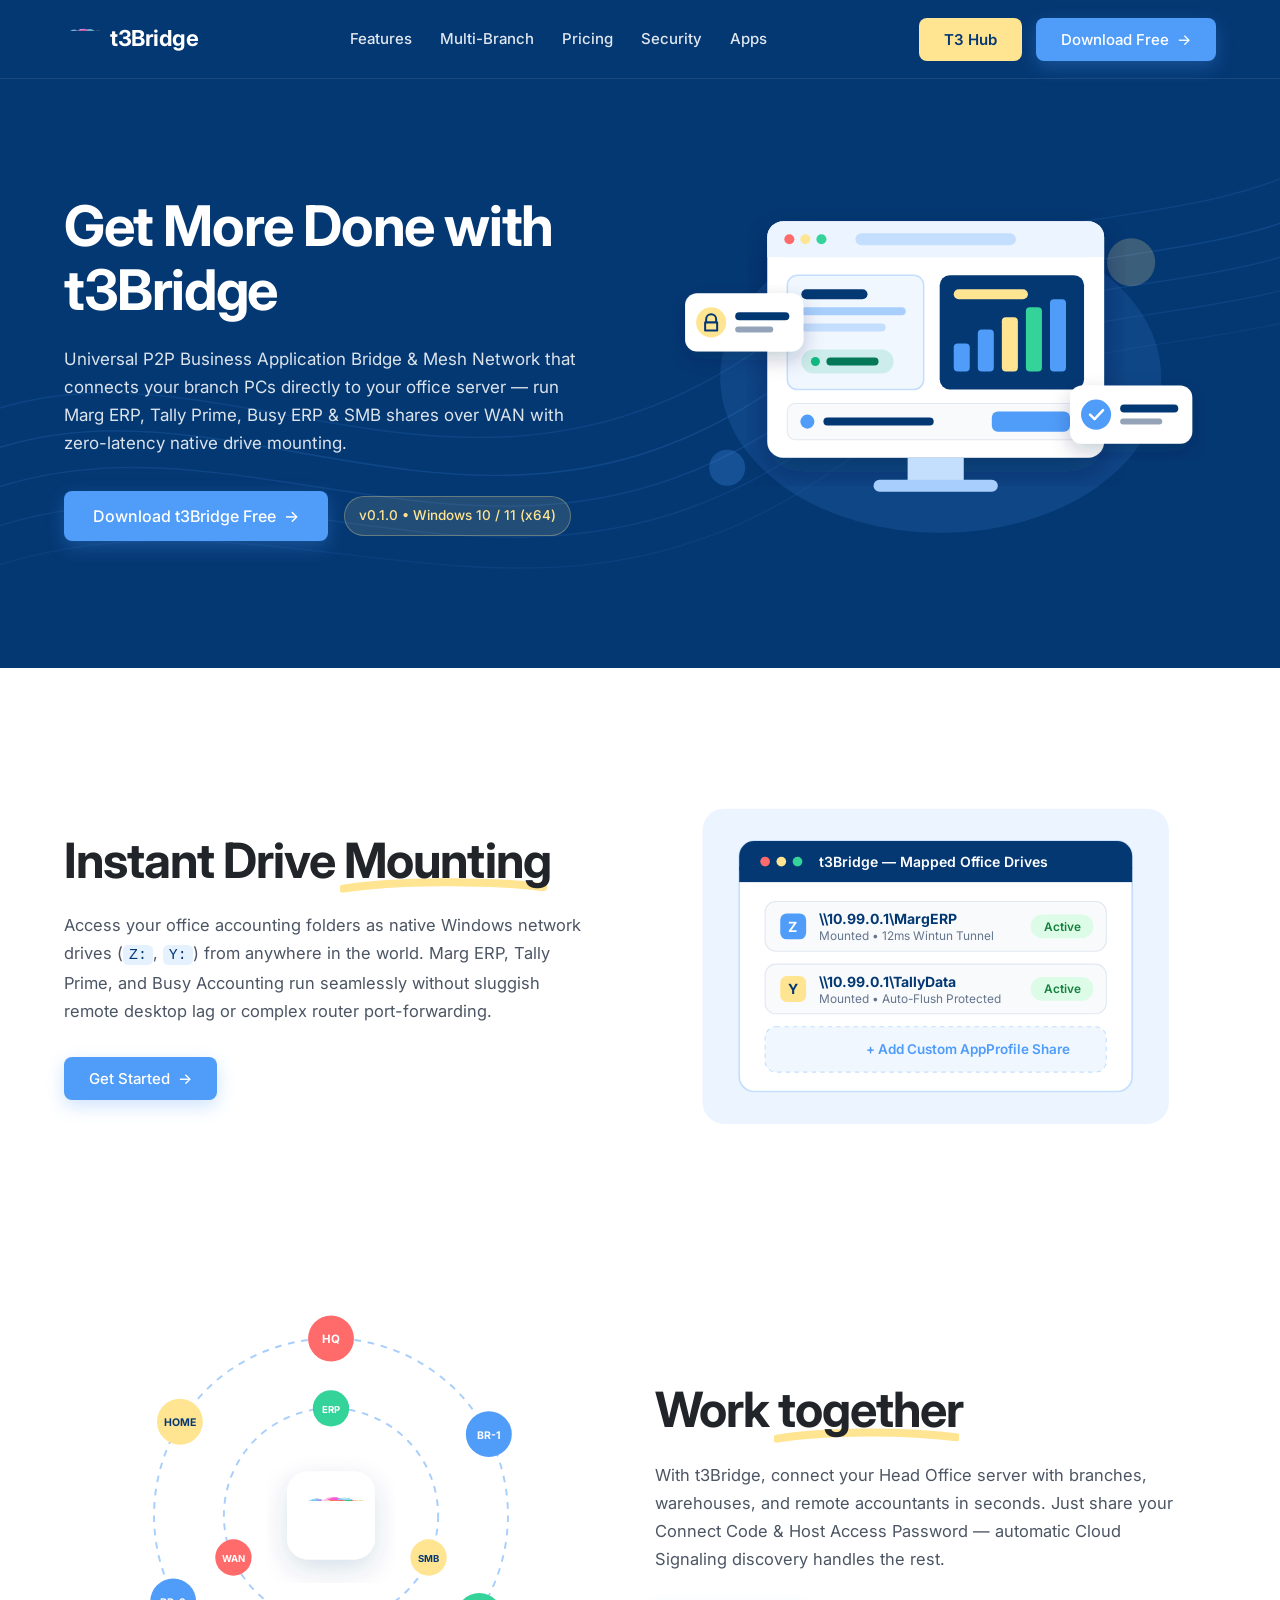
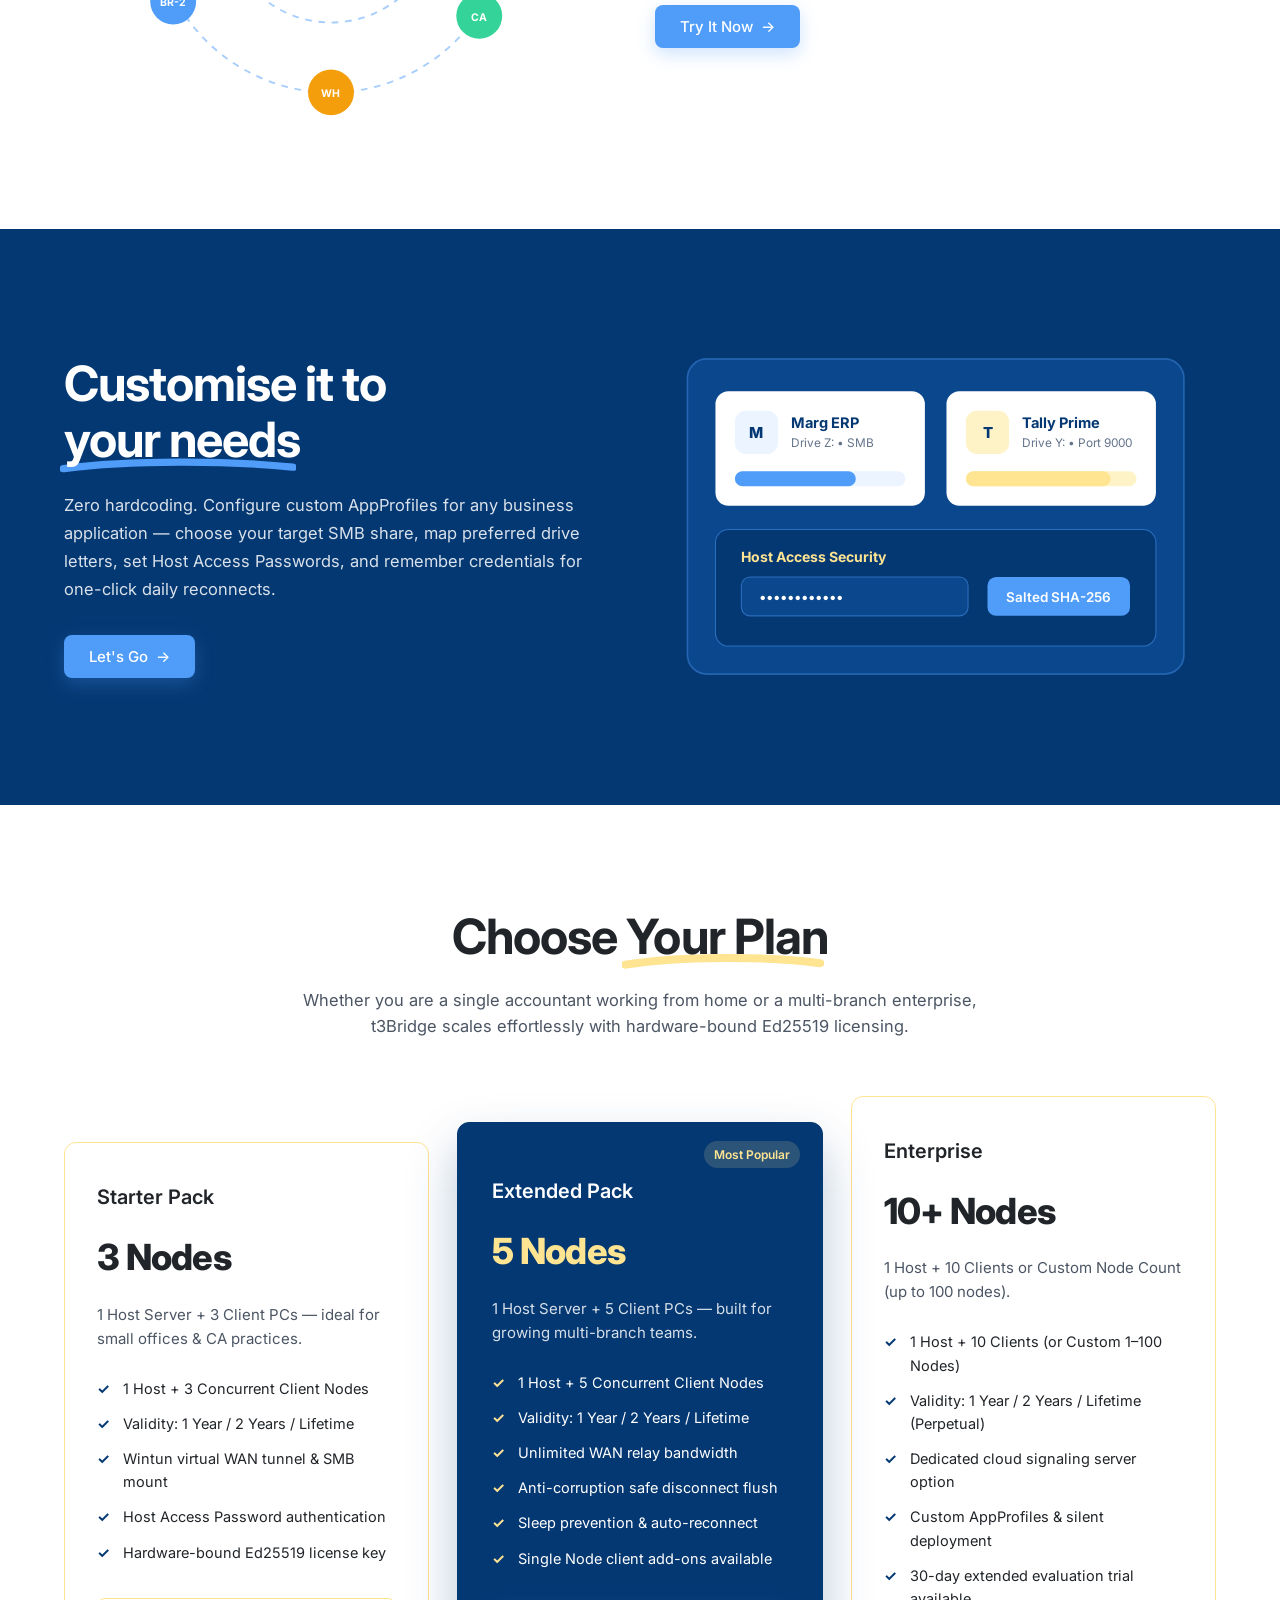
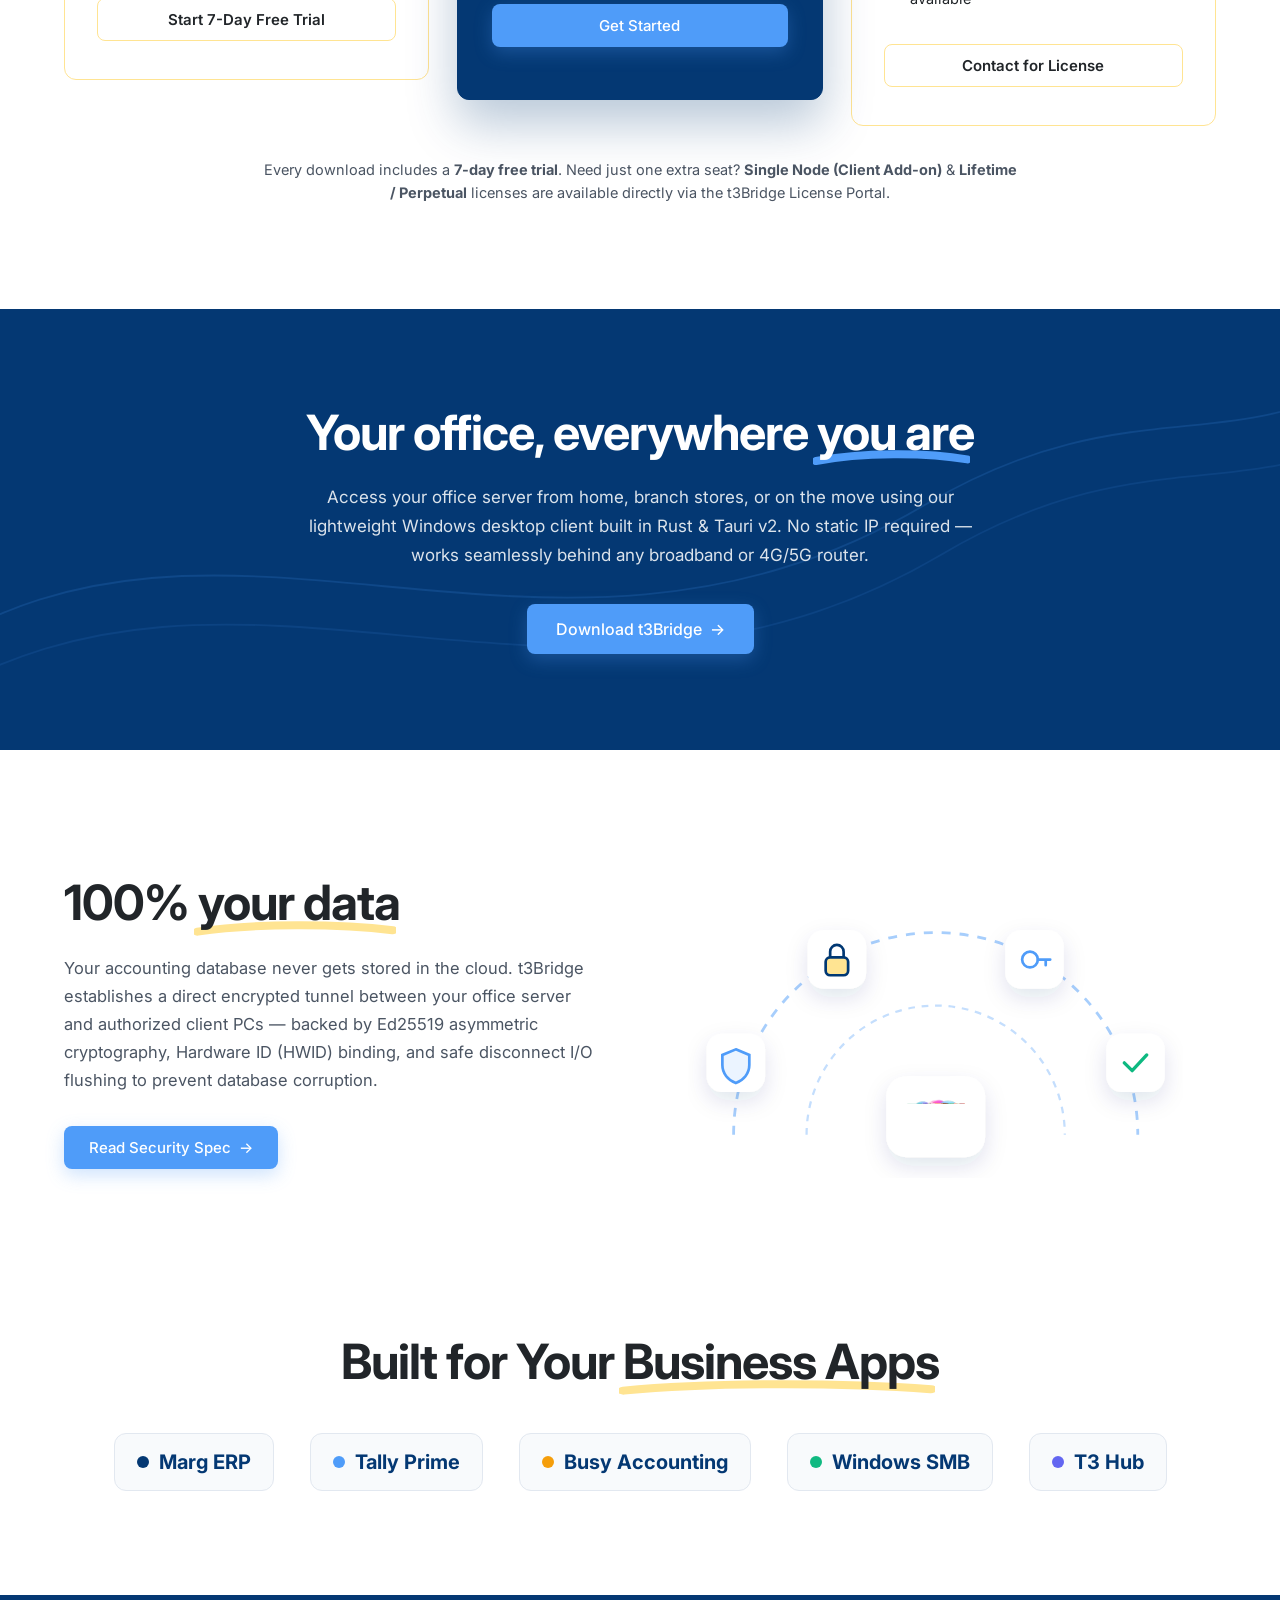
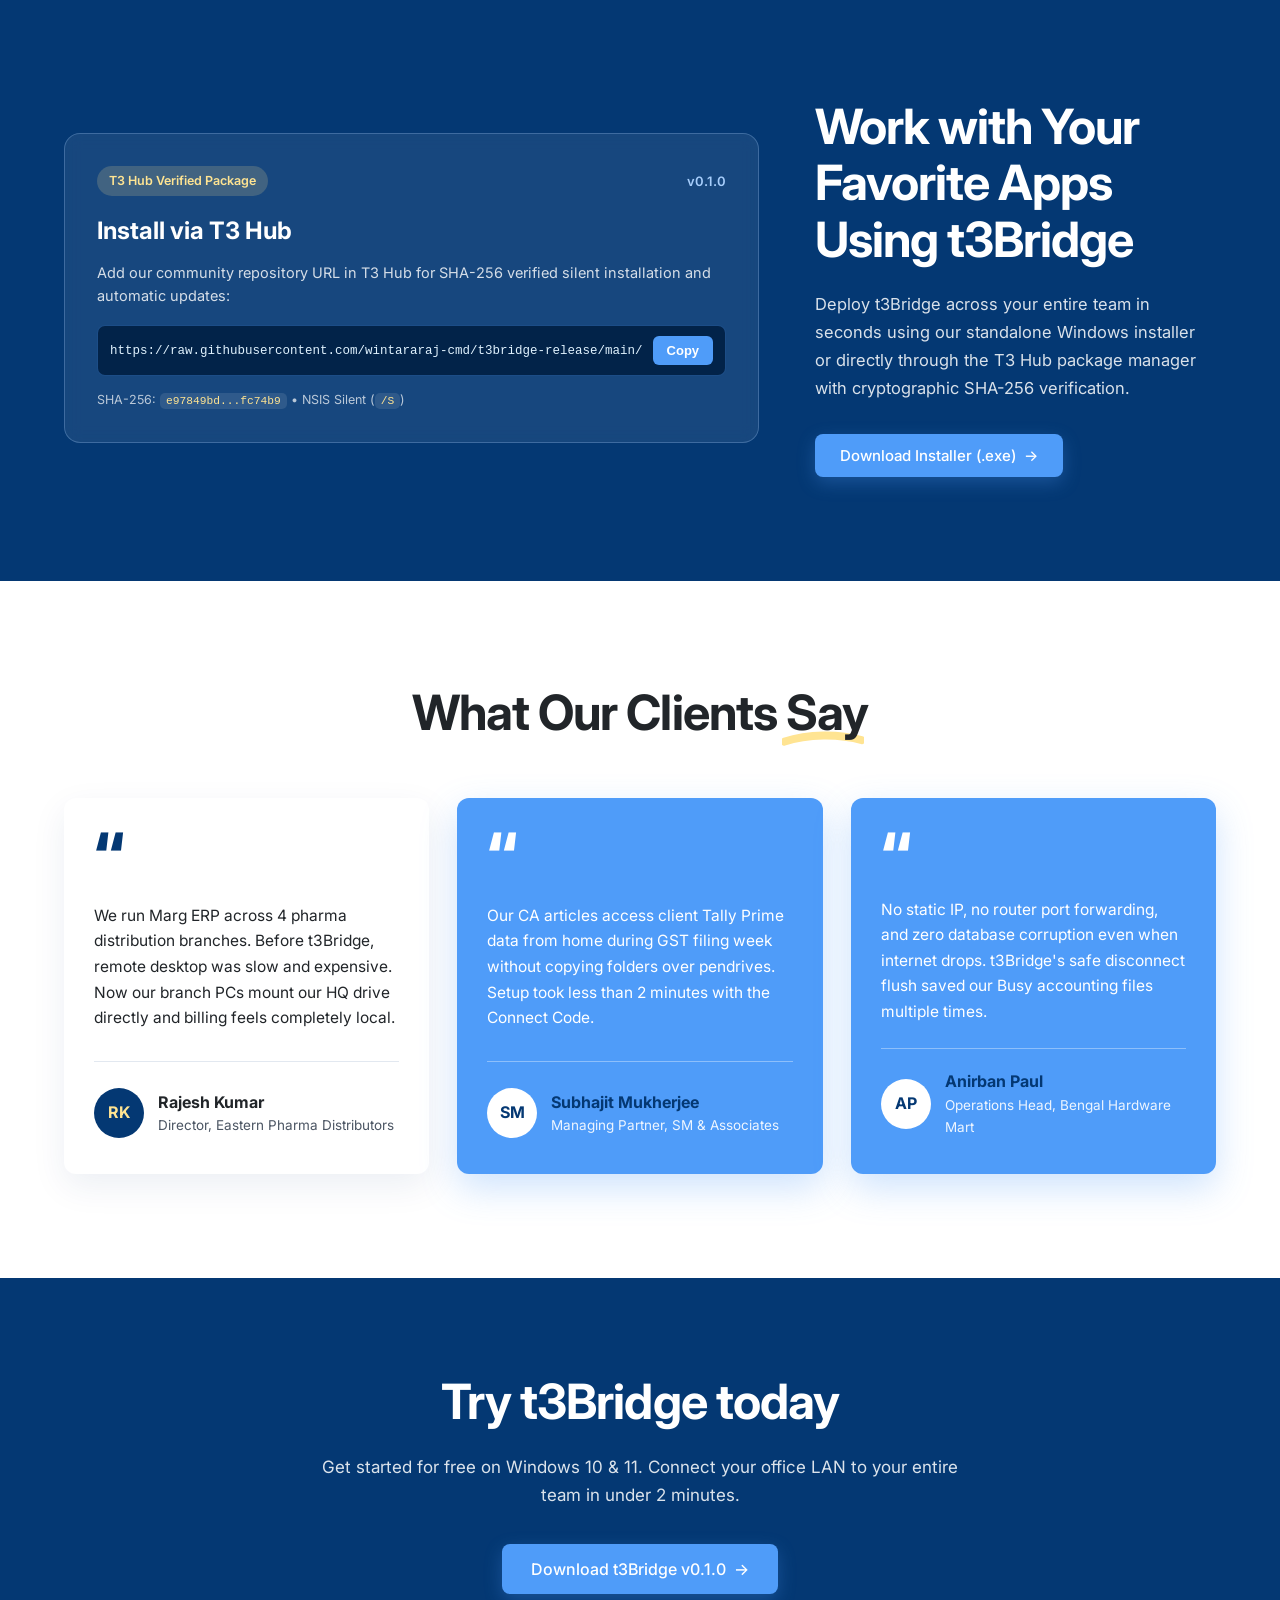
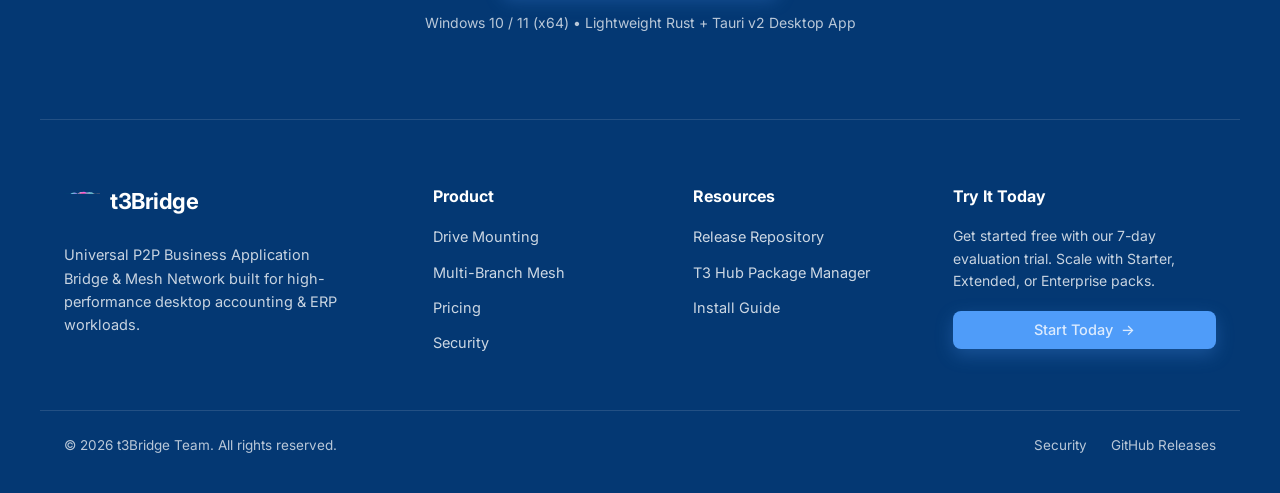
==== commit 3a270c8c: "feat(landing): add t3Bridge landing page, transparent logo, and Render static site config" ====
--- a/landing/index.html
+++ b/landing/index.html
@@ -5,7 +5,7 @@
   <meta name="viewport" content="width=device-width, initial-scale=1.0" />
   <title>t3Bridge — Universal P2P Business Application Bridge for Windows</title>
   <meta name="description" content="Zero-latency LAN-over-WAN P2P mesh network for Marg ERP, Tally Prime, Busy ERP, and Windows SMB shares. Access your office server from anywhere." />
-  <link rel="icon" type="image/png" href="favicon.png" />
+  <link rel="icon" type="image/svg+xml" href="logo.svg" />
   <link rel="preconnect" href="https://fonts.googleapis.com" />
   <link rel="preconnect" href="https://fonts.gstatic.com" crossorigin />
   <link href="https://fonts.googleapis.com/css2?family=Inter:wght@400;500;600;700;800&display=swap" rel="stylesheet" />
@@ -16,7 +16,7 @@
   <header class="navbar" id="top">
     <div class="container nav-inner">
       <a href="#top" class="brand" aria-label="t3Bridge Home">
-        <img src="logo.png" alt="t3Bridge Logo" class="brand-logo" />
+        <img src="logo.svg" alt="t3Bridge Logo" class="brand-logo" />
         <span class="brand-name">t3Bridge</span>
       </a>
 
@@ -218,7 +218,7 @@
           <!-- Center Hub Card -->
           <g filter="url(#orbitShadow)">
             <rect x="184" y="174" width="92" height="92" rx="22" fill="#FFFFFF"/>
-            <image href="logo.png" x="196" y="186" width="68" height="68" />
+            <image href="logo.svg" x="196" y="186" width="68" height="68" />
           </g>
 
           <!-- Outer Orbit Nodes -->
@@ -476,7 +476,7 @@
           <!-- Center Badge -->
           <g filter="url(#secShadow)">
             <rect x="206" y="198" width="88" height="72" rx="18" fill="#FFFFFF"/>
-            <image href="logo.png" x="224" y="208" width="52" height="52" />
+            <image href="logo.svg" x="224" y="208" width="52" height="52" />
           </g>
 
           <!-- Security Nodes along arc -->
@@ -657,7 +657,7 @@
     <div class="container footer-grid">
       <div class="footer-brand">
         <a href="#top" class="brand">
-          <img src="logo.png" alt="t3Bridge Logo" class="brand-logo" />
+          <img src="logo.svg" alt="t3Bridge Logo" class="brand-logo" />
           <span class="brand-name">t3Bridge</span>
         </a>
         <p>
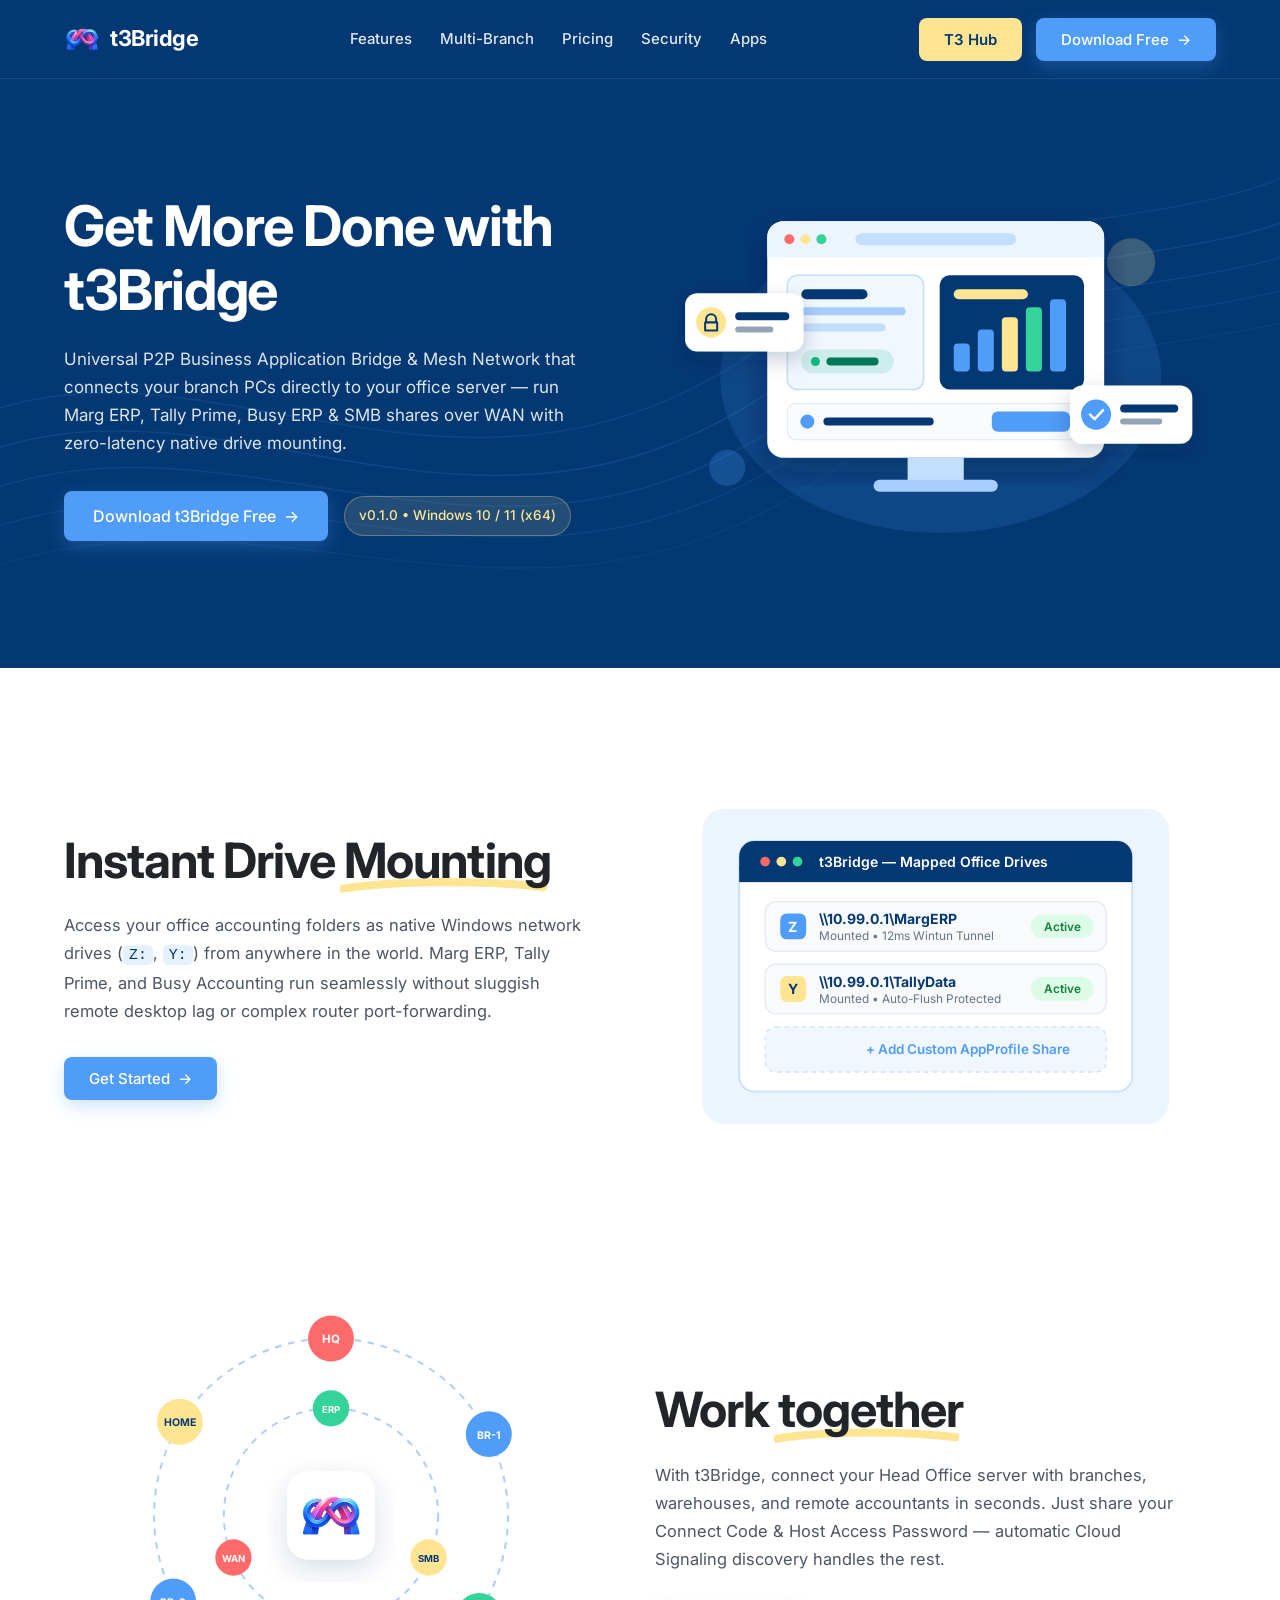
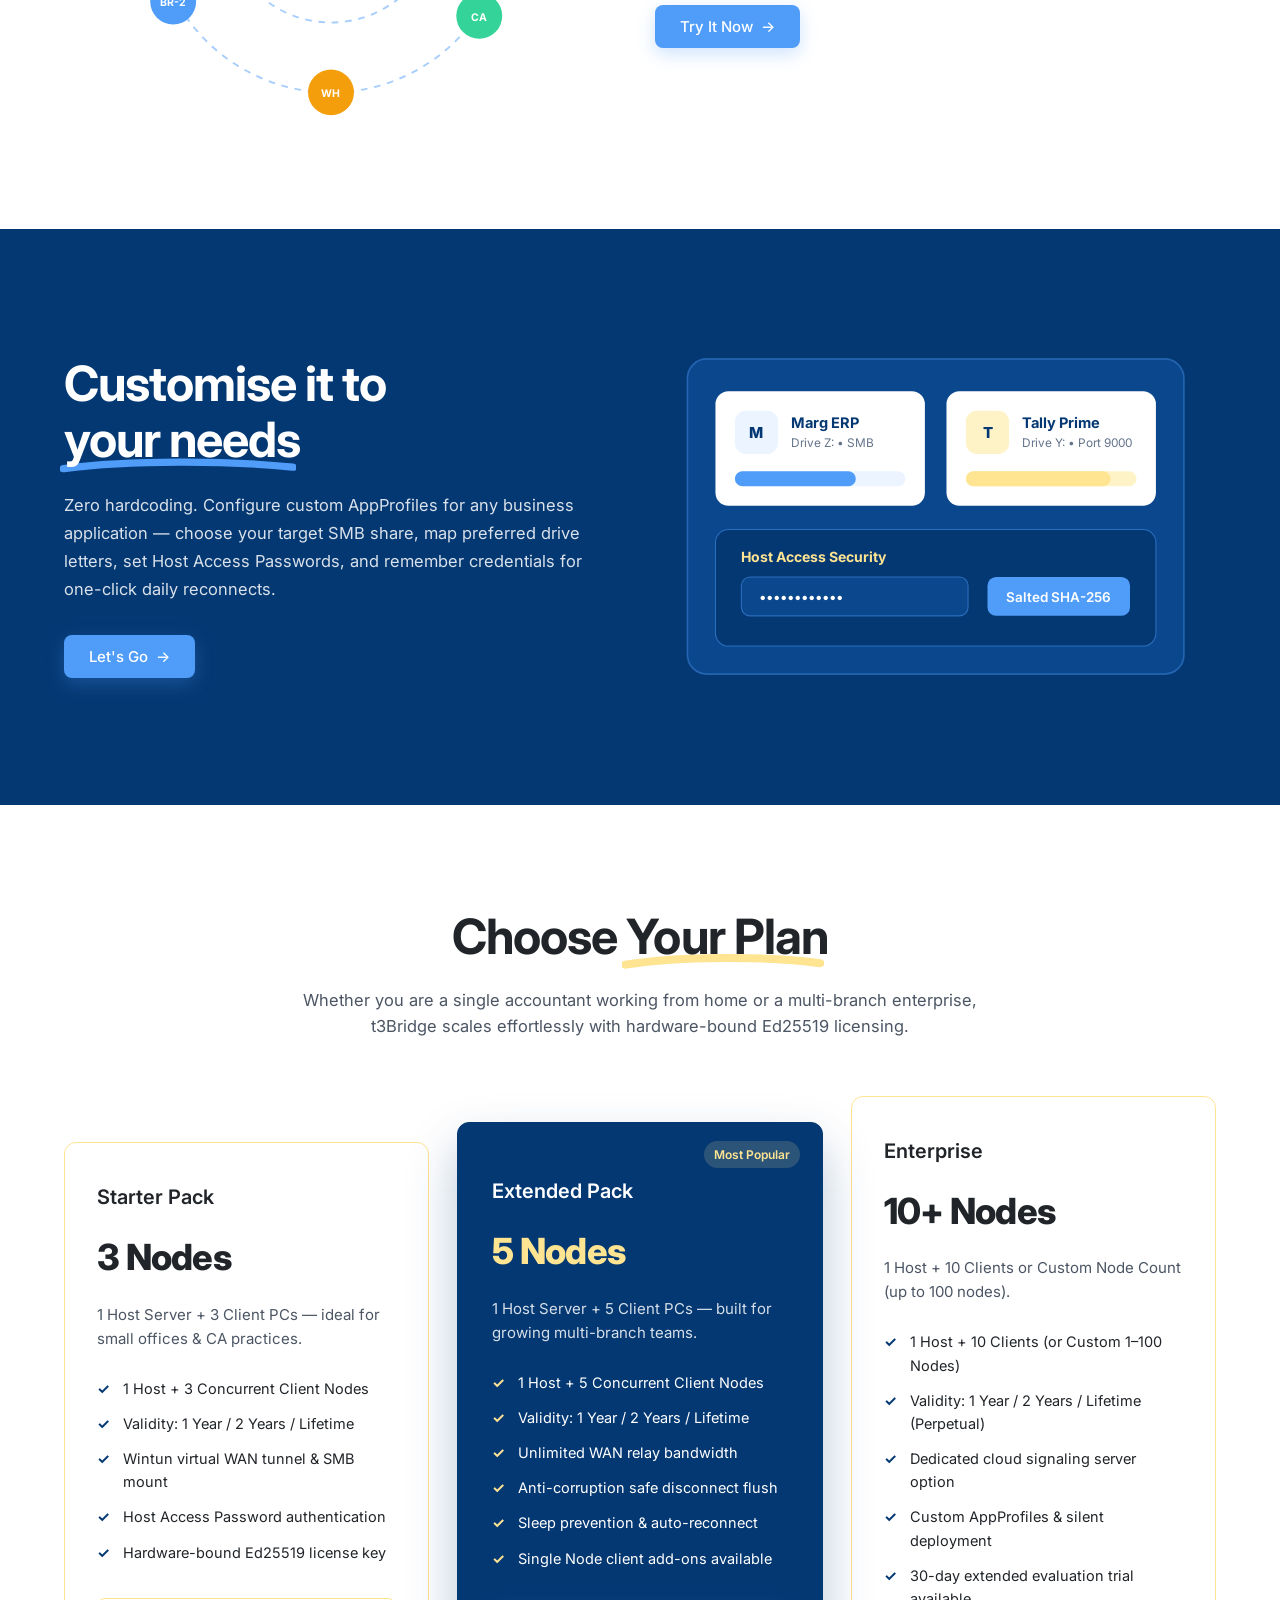
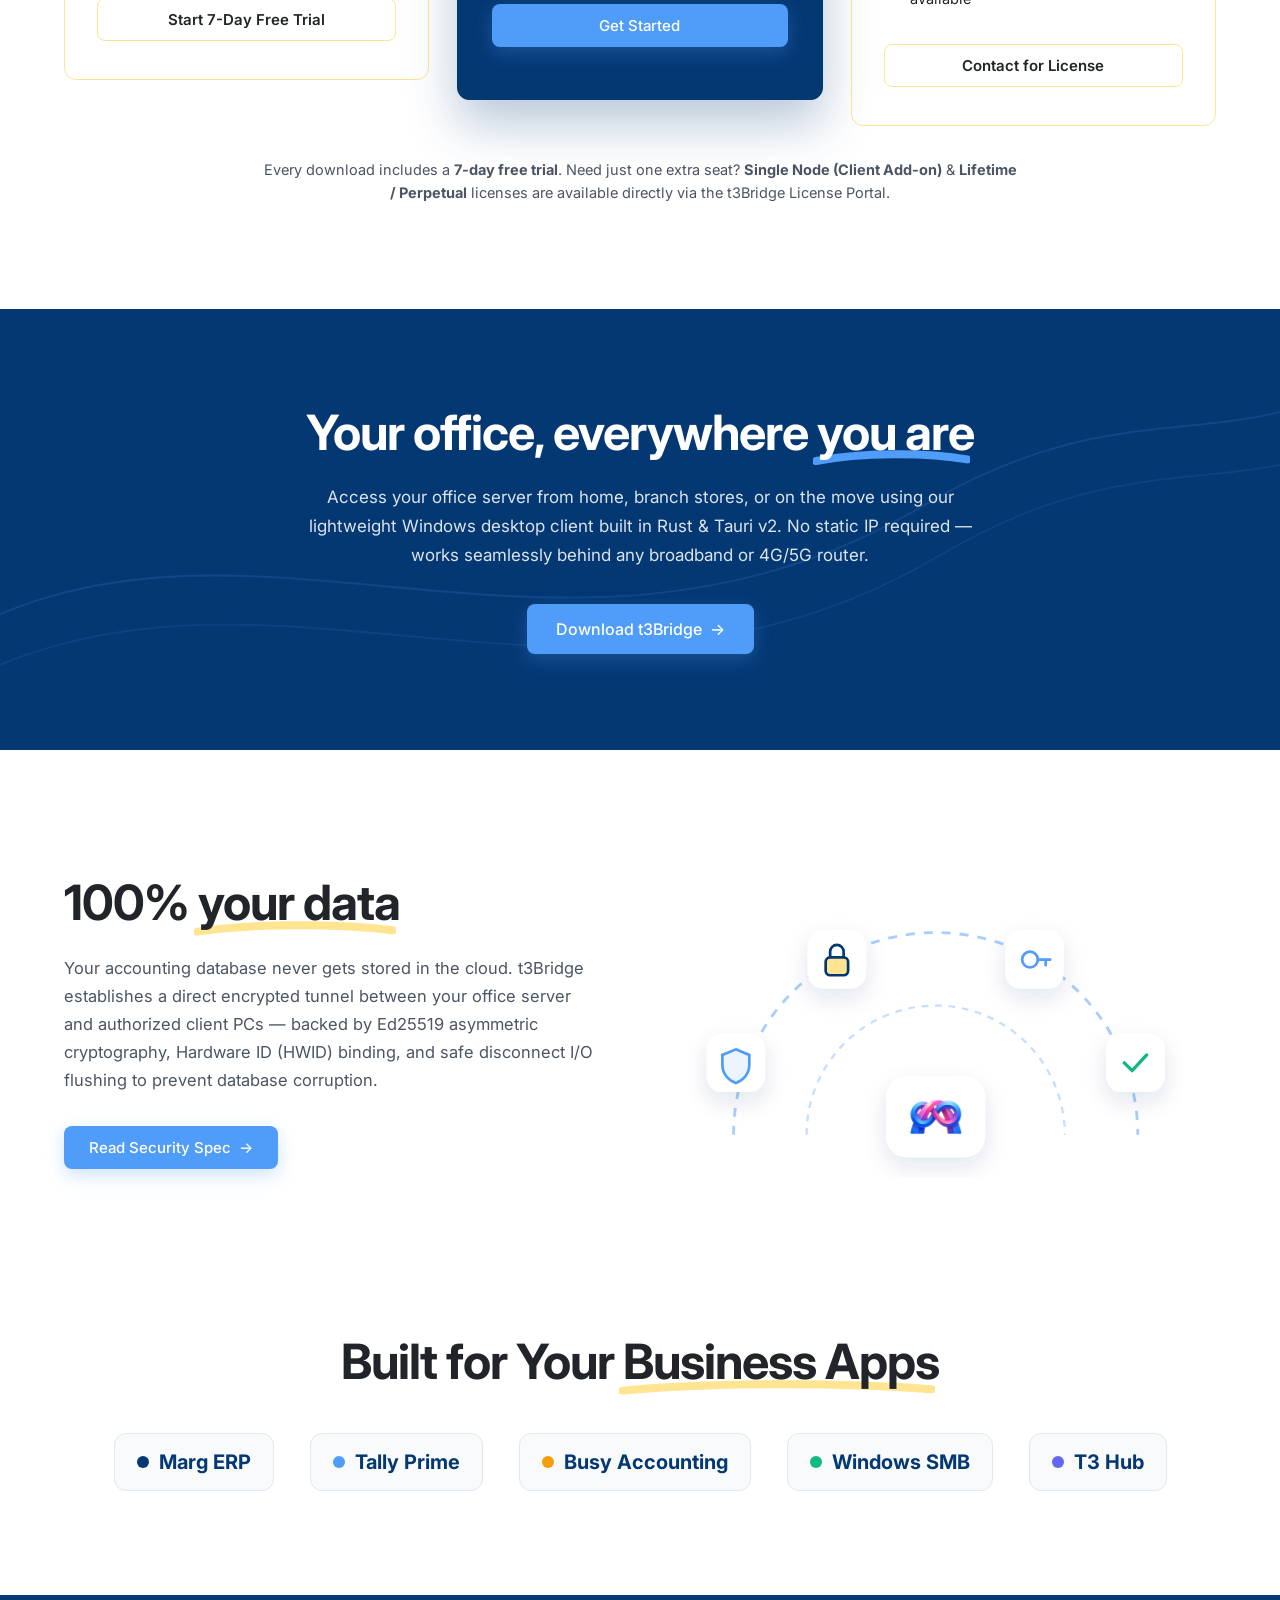
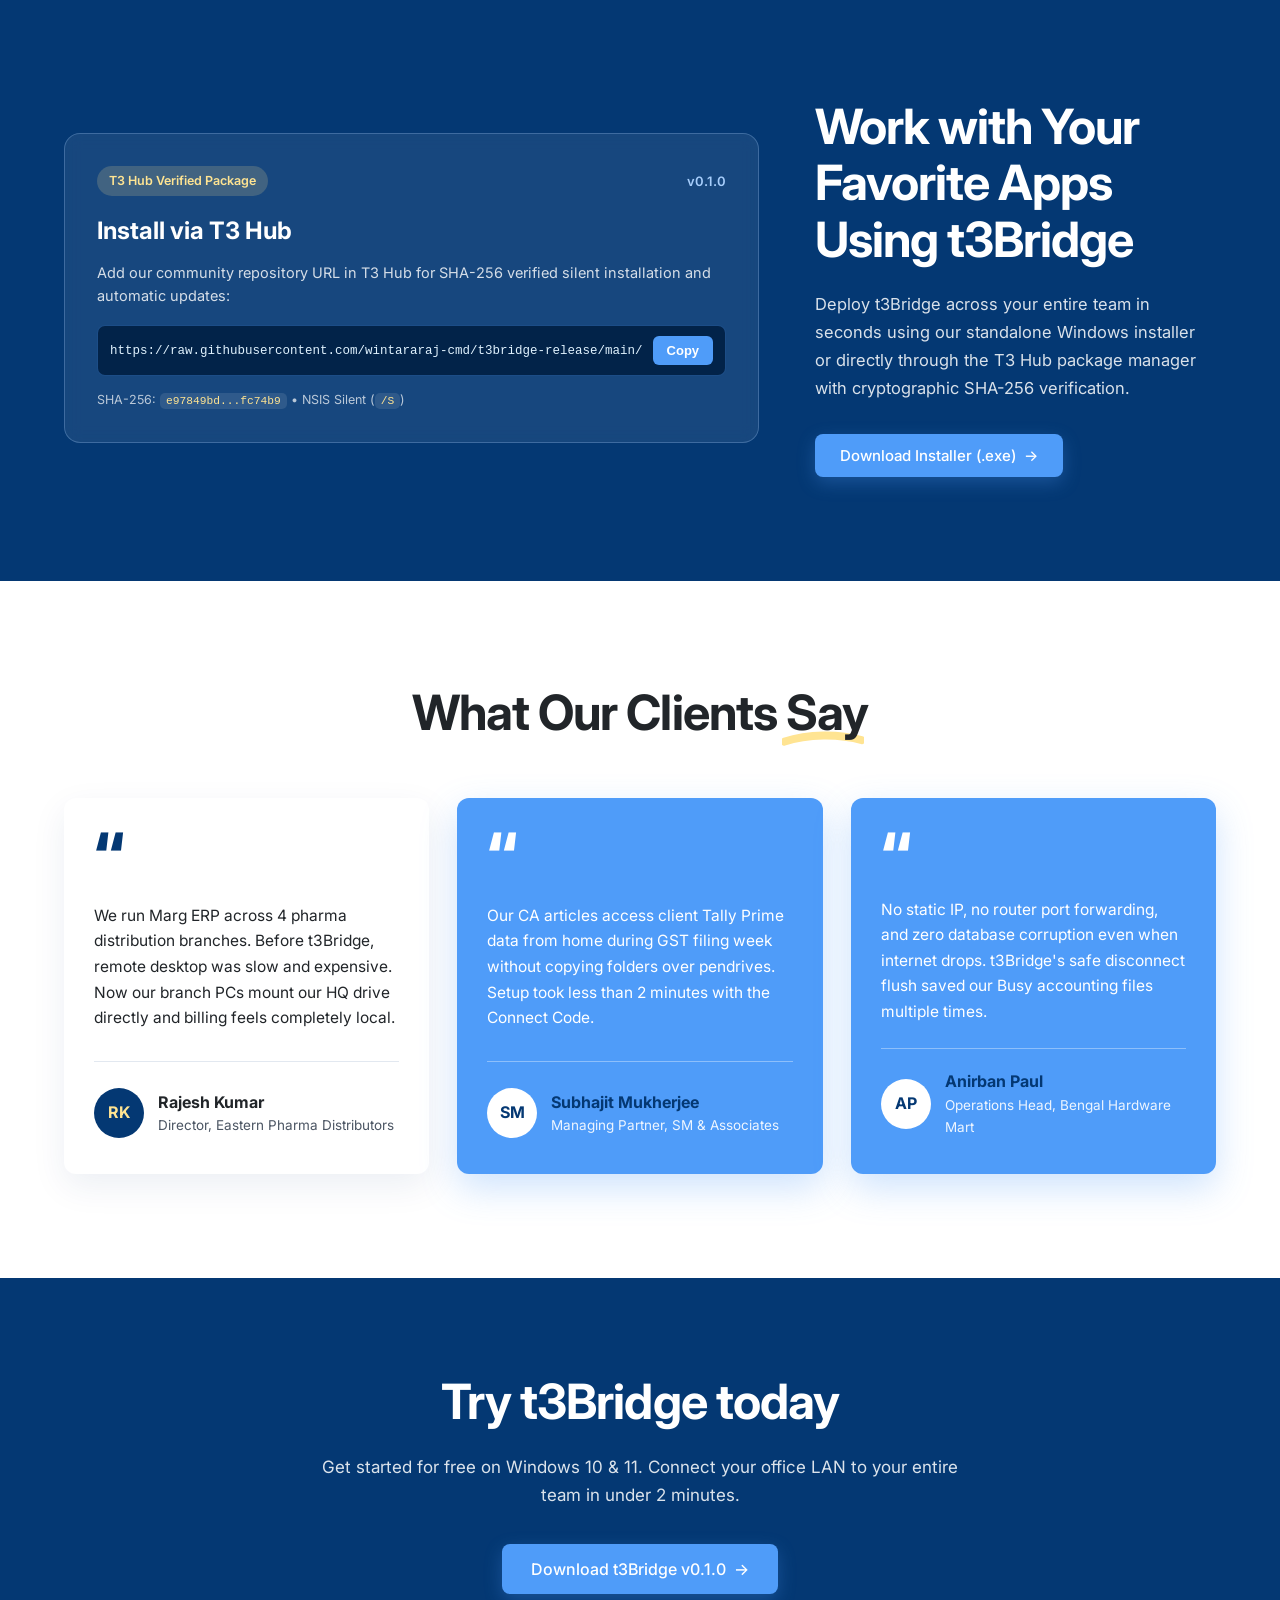
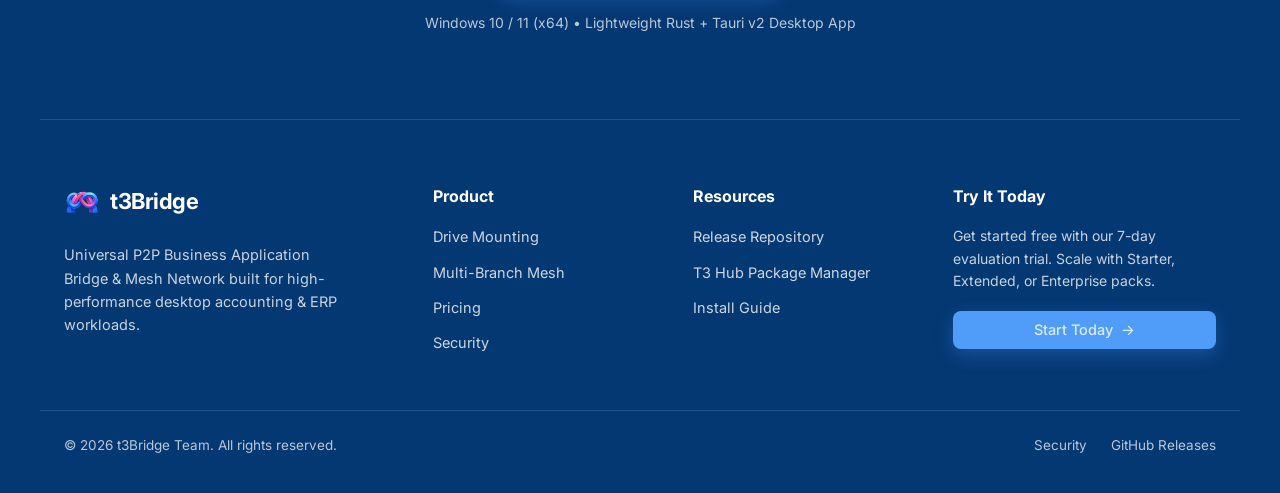
==== commit 2113413d: "feat(p2p): implement boringtun WireGuard direct UDP P2P tunnel, single-socket STUN, TCP MSS clamping" ====
--- a/landing/index.html
+++ b/landing/index.html
@@ -218,7 +218,7 @@
           <!-- Center Hub Card -->
           <g filter="url(#orbitShadow)">
             <rect x="184" y="174" width="92" height="92" rx="22" fill="#FFFFFF"/>
-            <image href="logo.svg" x="196" y="186" width="68" height="68" />
+            <image class="svg-brand-logo" href="logo.svg" x="196" y="186" width="68" height="68" />
           </g>
 
           <!-- Outer Orbit Nodes -->
@@ -476,7 +476,7 @@
           <!-- Center Badge -->
           <g filter="url(#secShadow)">
             <rect x="206" y="198" width="88" height="72" rx="18" fill="#FFFFFF"/>
-            <image href="logo.svg" x="224" y="208" width="52" height="52" />
+            <image class="svg-brand-logo" href="logo.svg" x="224" y="208" width="52" height="52" />
           </g>
 
           <!-- Security Nodes along arc -->
